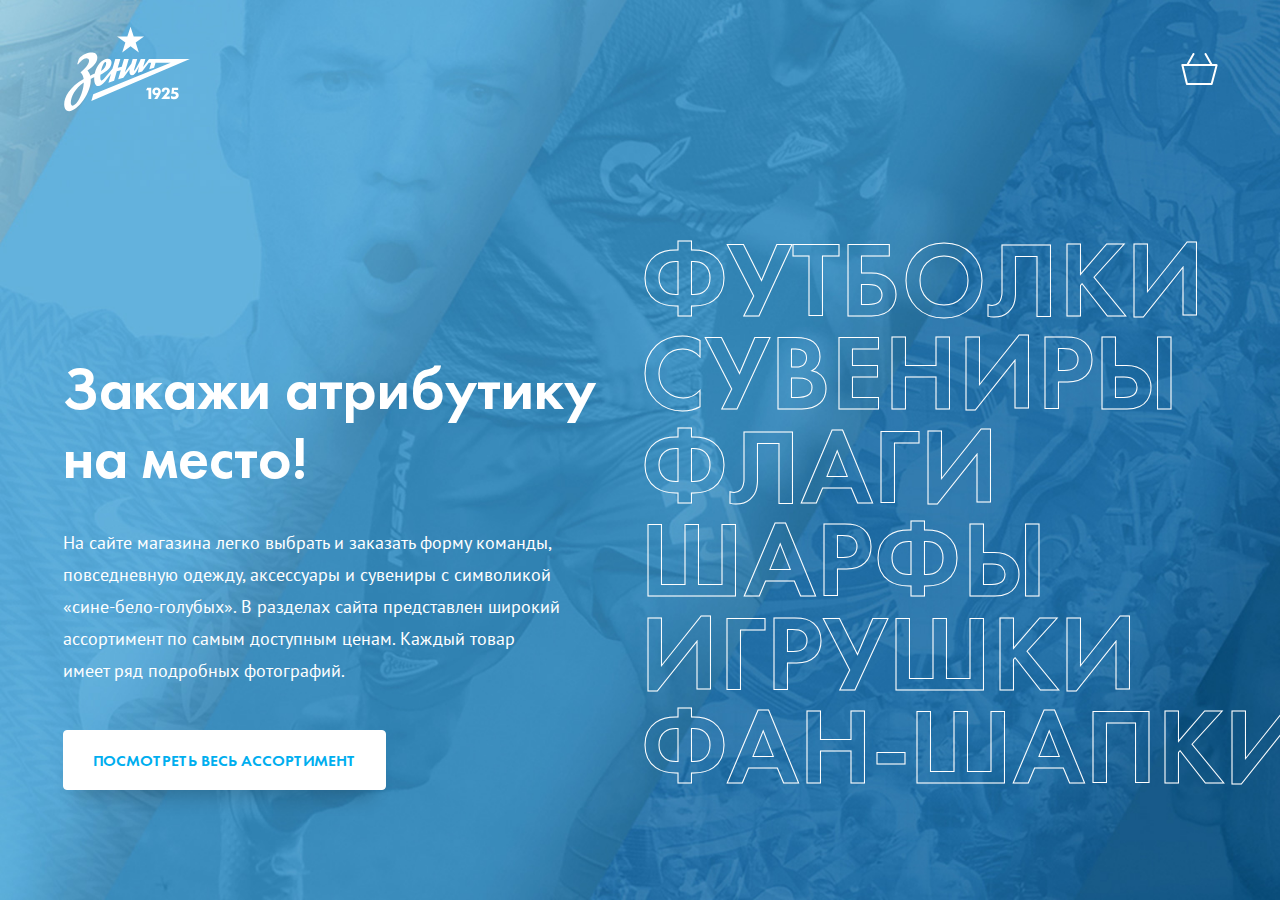
==== index.html @ b444daa5 "init" ====
<!DOCTYPE HTML>
<html lang="ru">
<head>
    <meta http-equiv="X-UA-Compatible" content="IE=edge">
    <meta charset="utf-8">
    <meta name="viewport" content="width=device-width, initial-scale=1, maximum-scale=1, shrink-to-fit=no">
    <title>Закажи атрибутику на место!</title>
    <meta name="description" content="">
    <meta name="format-detection" content="telephone=no">
    <meta name="format-detection" content="address=no">
    <link rel="stylesheet" href="css/style.css">
    <link rel="apple-touch-icon" href="apple-touch-icon.png">
    <link rel="shortcut icon" href="favicon.ico">
</head>
<body class="no-js">
    <div id="page" class="page page__home">
        <div class="container">
            <div class="intro">
                <div class="intro__content">
                    <div class="intro__inner">
                        <div class="intro__title">
                            <h1>Закажи атрибутику на&nbsp;место!</h1>
                        </div>
                        <!-- /.intro__title -->
                        <div class="intro__text">
                            <p>На&nbsp;сайте магазина легко выбрать и&nbsp;заказать форму команды, повседневную одежду, аксессуары и&nbsp;сувениры с&nbsp;символикой &laquo;сине-бело-голубых&raquo;. В&nbsp;разделах сайта представлен широкий ассортимент по&nbsp;самым доступным ценам. Каждый товар имеет ряд подробных фотографий.</p>
                        </div>
                        <!-- /.intro__text -->
                        <div class="intro__navigation desktop_only">
                            <a href="catalog.html" class="button button__shadow button__white button__intro__navigation">
                                <span class="button_text">Посмотреть весь ассортимент</span>
                            </a>
                        </div>
                        <!-- /.intro__navigation -->
                    </div>
                    <!-- /.intro__inner -->
                </div>
                <!-- /.intro__content -->
                <div class="intro__menu">
                    <nav class="menu">
                        <ul class="menu__list">
                            <li class="menu__item">
                                <a class="menu__link" href="catalog.html">
                                    <span class="menu__arrow"></span>
                                    <span class="menu__text">Футболки</span>
                                </a>
                            </li>
                            <li class="menu__item">
                                <a class="menu__link" href="catalog.html">
                                    <span class="menu__arrow"></span>
                                    <span class="menu__text">Сувениры</span>
                                </a>
                            </li>
                            <li class="menu__item">
                                <a class="menu__link" href="catalog.html">
                                    <span class="menu__arrow"></span>
                                    <span class="menu__text">Флаги</span>
                                </a>
                            </li>
                            <li class="menu__item">
                                <a class="menu__link" href="catalog.html">
                                    <span class="menu__arrow"></span>
                                    <span class="menu__text">Шарфы</span>
                                </a>
                            </li>
                            <li class="menu__item">
                                <a class="menu__link" href="catalog.html">
                                    <span class="menu__arrow"></span>
                                    <span class="menu__text">Игрушки</span>
                                </a>
                            </li>
                            <li class="menu__item">
                                <a class="menu__link" href="catalog.html">
                                    <span class="menu__arrow"></span>
                                    <span class="menu__text">Фан-шапки</span>
                                </a>
                            </li>
                        </ul>
                        <!-- /.menu__list -->
                    </nav>
                    <!-- /.menu -->
                    <div class="intro__navigation desktop_hide">
                        <a href="catalog.html" class="button button__shadow button__white button__intro__navigation">
                            <span class="button_text">перейти в каталог</span>
                        </a>
                    </div>
                    <!-- /.intro__navigation -->
                </div>
                <!-- /.intro__menu -->
            </div>
            <!-- /.intro -->
        </div>
        <!-- /.container -->
        <header class="header page__header">
            <div class="container">
                <a href="#" class="header__toggle" id="header__toggle">
                    <span class="header__toggle__icon">
                        <span class="header__toggle__line header__toggle__line1"></span>
                        <span class="header__toggle__line header__toggle__line2"></span>
                        <span class="header__toggle__line header__toggle__line3"></span>
                    </span>
                    <span class="header__toggle__back"></span>
                </a>
                <a href="index.html" class="logo">
                    <span class="logo__item logo__white"></span>
                    <span class="logo__item logo__blue"></span>
                </a>
            </div>
            <!-- /.container -->
        </header>
        <!-- /.header page__header -->
        <aside class="sidebar page__sidebar">
            <a href="cart.html" class="cart__toggle">
                <span class="cart_icon"></span>
            </a>
        </aside>
    </div>
    <!-- /.page -->
    <div id="menu__modal" class="dialog">
        <div class="dialog__overlay"></div>
        <div class="dialog__content dialog__content__full">
            <button data-dialog-close class="modal__close hidden">Close</button>
            <div class="modal__menu__note">
                <p>На&nbsp;сайте магазина легко выбрать и&nbsp;заказать форму команды, повседневную одежду, аксессуары и&nbsp;сувениры с&nbsp;символикой &laquo;сине-бело-голубых&raquo;.</p>
            </div>
            <ul class="modal__menu">
                <li class="modal__menu__item">
                    <a class="modal__menu__link" href="catalog.html"><span class="modal_menu__arrow"></span>Футболки</a>
                </li>
                <li class="modal__menu__item">
                    <a class="modal__menu__link" href="catalog.html"><span class="modal_menu__arrow"></span>Сувениры</a>
                </li>
                <li class="modal__menu__item">
                    <a class="modal__menu__link" href="catalog.html"><span class="modal_menu__arrow"></span>Флаги</a>
                </li>
                <li class="modal__menu__item">
                    <a class="modal__menu__link" href="catalog.html"><span class="modal_menu__arrow"></span>Шарфы</a>
                </li>
                <li class="modal__menu__item">
                    <a class="modal__menu__link" href="catalog.html"><span class="modal_menu__arrow"></span>Игрушки</a>
                </li>
                <li class="modal__menu__item">
                    <a class="modal__menu__link" href="catalog.html"><span class="modal_menu__arrow"></span>Фан-шапки</a>
                </li>
                <li class="modal__menu__item">
                    <a class="modal__menu__link" href="catalog.html">Статус заказа</a>
                </li>
            </ul>
            <!-- /.modal_menu -->
        </div>
        <!-- /.dialog__content -->
    </div>
    <!-- /#menu__modal -->
    <script src="js/modernizr.js"></script>
    <script src="js/classie.js"></script>
    <script src="js/dialog.js"></script>
    <script src="js/app.js"></script>
</body>
</html>
---- css/style.css ----
/* reboot */
@import url("https://fonts.googleapis.com/css?family=PT+Sans:400,700");
html {
  -webkit-box-sizing: border-box;
  box-sizing: border-box;
}

*,
*::before,
*::after {
  -webkit-box-sizing: inherit;
  box-sizing: inherit;
}

html,
body,
div,
ul,
ol,
li,
dl,
dt,
dd,
h1,
h2,
h3,
h4,
h5,
h6,
pre,
form,
dfn,
del,
p,
blockquote,
fieldset,
input,
textarea,
select,
article,
aside,
details,
figcaption,
figure,
footer,
header,
hgroup,
nav,
section,
button,
canvas,
video {
  margin: 0;
  padding: 0;
  vertical-align: baseline;
}

h1,
h2,
h3,
h4,
h5,
h6,
pre,
code,
address,
caption,
cite,
code,
th,
dfn,
del {
  font-weight: normal;
  font-style: normal;
}

ul,
ol {
  list-style: none;
}

fieldset,
img {
  border: none;
}

caption,
th {
  text-align: left;
}

table {
  border-collapse: collapse;
  border-spacing: 0;
}

td,
th {
  padding: 0;
}

sub,
sup {
  font-size: 75%;
  line-height: 0;
  position: relative;
  vertical-align: baseline;
}

svg:not(:root) {
  overflow: hidden;
}

input[type="checkbox"],
input[type="radio"] {
  padding: 0;
}

input[type="button"],
input[type="submit"],
input[type="reset"],
button {
  cursor: pointer;
}

input[type="button"],
input[type="submit"],
input[type="reset"],
button,
input[type="search"],
input[type="text"],
input[type="email"],
input[type="tel"],
input[type="number"],
textarea {
  -webkit-appearance: none;
  -moz-appearance: none;
  -ms-appearance: none;
  appearance: none;
  border-radius: 0;
}

input,
button,
textarea {
  font-family: "PT Sans", Helvetica, Arial, sans-serif;
  font-size: 16px;
  line-height: normal;
}

input[type="search"] {
  -webkit-appearance: textfield;
}

input[type="search"]::-webkit-search-cancel-button,
input[type="search"]::-webkit-search-decoration {
  -webkit-appearance: none;
}

button::-moz-focus-inner,
input::-moz-focus-inner {
  border: 0;
  padding: 0;
}

input[type="hidden"],
[hidden],
.hidden {
  display: none;
}

textarea {
  overflow: auto;
  resize: none;
}

article,
aside,
details,
figcaption,
figure,
footer,
header,
hgroup,
main,
menu,
nav,
section,
summary {
  display: block;
}

audio,
canvas,
progress,
video {
  display: inline-block;
  vertical-align: baseline;
}

audio:not([controls]) {
  display: none;
  height: 0;
}

a > img {
  vertical-align: bottom;
}

strong,
.strong,
b {
  font-weight: bold;
}

em,
.italic,
i {
  font-style: italic;
}

del,
.del {
  text-decoration: line-through;
}

:focus {
  outline: none;
}

img {
  max-width: 100%;
  width: auto;
  height: auto;
}

.map-canvas img {
  max-width: none;
}

.clear {
  clear: both;
  display: block;
  line-height: 0;
  height: 0;
  font-size: 0;
}

.clearfix::after, .wysiwyg::after {
  clear: both;
  content: "";
  display: table;
}

.alignleft {
  float: left !important;
}

.alignright {
  float: right !important;
}

.aligncenter {
  margin-left: auto !important;
  margin-right: auto !important;
}

.overflow-hidden {
  overflow: hidden;
  display: block;
}

.nowrap {
  white-space: nowrap;
}

.textwrap {
  white-space: normal;
}

.content-box {
  -moz-box-sizing: content-box;
  -webkit-box-sizing: content-box;
  box-sizing: content-box;
}

html {
  height: 100%;
  background: #00aeef;
  -ms-text-size-adjust: 100%;
  -webkit-text-size-adjust: 100%;
}

body {
  font-family: "PT Sans", Helvetica, Arial, sans-serif;
  font-size: 16px;
  line-height: 1.5;
  height: 100%;
  color: #333333;
}

/* typography */
a {
  color: #00aeef;
  text-decoration: none;
  background-color: transparent;
  -webkit-transition: color 0.15s cubic-bezier(0.4, 0, 0.2, 1), background-color 0.15s cubic-bezier(0.4, 0, 0.2, 1), border-color 0.15s cubic-bezier(0.4, 0, 0.2, 1);
  -o-transition: color 0.15s cubic-bezier(0.4, 0, 0.2, 1), background-color 0.15s cubic-bezier(0.4, 0, 0.2, 1), border-color 0.15s cubic-bezier(0.4, 0, 0.2, 1);
  transition: color 0.15s cubic-bezier(0.4, 0, 0.2, 1), background-color 0.15s cubic-bezier(0.4, 0, 0.2, 1), border-color 0.15s cubic-bezier(0.4, 0, 0.2, 1);
}

a:hover {
  color: #009ee1;
}

a.underline {
  text-decoration: underline;
}

.wysiwyg h1 {
  margin-top: 30px;
  margin-bottom: 30px;
}

.wysiwyg h2 {
  margin-top: 30px;
  margin-bottom: 30px;
}

.wysiwyg h3 {
  margin-top: 30px;
  margin-bottom: 30px;
}

.wysiwyg h4 {
  margin-top: 30px;
  margin-bottom: 30px;
}

.wysiwyg h5 {
  margin-top: 30px;
  margin-bottom: 30px;
}

.wysiwyg h6 {
  margin-top: 30px;
  margin-bottom: 30px;
}

.wysiwyg p {
  margin-top: 30px;
  margin-bottom: 30px;
}

.wysiwyg a {
  -ms-word-break: break-all;
  word-break: break-all;
  word-break: break-word;
  -webkit-hyphens: auto;
  -moz-hyphens: auto;
  -ms-hyphens: auto;
  hyphens: auto;
}

.wysiwyg img {
  display: block;
  margin-top: 30px;
  margin-bottom: 30px;
}

.wysiwyg img.alignleft {
  margin: 30px 30px 30px 0;
}

.wysiwyg img.alignright {
  margin: 30px 0 30px 30px;
}

.wysiwyg blockquote {
  margin-top: 30px;
  margin-bottom: 30px;
  padding-left: 30px;
  font-style: italic;
}

.wysiwyg blockquote p {
  margin-bottom: 0;
}

.wysiwyg hr {
  clear: both;
  margin-top: 30px;
  margin-bottom: 30px;
  border: 0;
  border-bottom: 1px solid #eceef3;
}

.wysiwyg hr.transparent {
  border-bottom-color: transparent;
}

.wysiwyg ul {
  overflow: hidden;
  margin-top: 30px;
  margin-bottom: 30px;
  list-style: inside disc;
}

.wysiwyg ul li {
  padding-left: 30px;
}

.wysiwyg ol {
  overflow: hidden;
  margin-top: 30px;
  margin-bottom: 30px;
  list-style: inside decimal;
}

.wysiwyg ol li {
  padding-left: 30px;
}

.wysiwyg table {
  margin-top: 30px;
  margin-bottom: 30px;
}

.wysiwyg table th {
  padding: 15px 30px;
  background: #eceef3;
  border: 1px solid #eceef3;
}

.wysiwyg table td {
  padding: 15px 30px;
  border: 1px solid #eceef3;
}

@font-face {
  font-family: 'FuturaDemiC';
  src: url("../fonts/FuturaDemiC.eot");
  src: url("../fonts/FuturaDemiC.eot?#iefix") format("embedded-opentype"), url("../fonts/FuturaDemiC.woff2") format("woff2"), url("../fonts/FuturaDemiC.woff") format("woff"), url("../fonts/FuturaDemiC.ttf") format("truetype"), url("../fonts/FuturaDemiC.svg#FuturaDemiC") format("svg");
  font-weight: normal;
  font-style: normal;
}

/* grid */
.page {
  min-height: 100%;
  overflow: hidden;
}

.container {
  padding: 0 24px;
  max-width: 100%;
  margin: 0 auto;
}

.desktop_only {
  display: none;
}

/* forms */
.error {
  border-color: #f90064 !important;
}

.success {
  border-color: #00c100 !important;
}

.disabled {
  color: #999999 !important;
  border-color: #999999 !important;
  cursor: default !important;
}

input.input__text, textarea.textarea {
  width: 100%;
  float: left;
  height: 60px;
  padding: 10px 20px;
  border-radius: 4px;
  color: #333333;
  font-size: 16px;
  border: 1px solid #eceef3;
  background-color: #eceef3;
  -webkit-transition: color 0.15s cubic-bezier(0.4, 0, 0.2, 1), background-color 0.15s cubic-bezier(0.4, 0, 0.2, 1), border-color 0.15s cubic-bezier(0.4, 0, 0.2, 1);
  -o-transition: color 0.15s cubic-bezier(0.4, 0, 0.2, 1), background-color 0.15s cubic-bezier(0.4, 0, 0.2, 1), border-color 0.15s cubic-bezier(0.4, 0, 0.2, 1);
  transition: color 0.15s cubic-bezier(0.4, 0, 0.2, 1), background-color 0.15s cubic-bezier(0.4, 0, 0.2, 1), border-color 0.15s cubic-bezier(0.4, 0, 0.2, 1);
}

input.input__text::-webkit-input-placeholder, textarea.textarea::-webkit-input-placeholder {
  color: #90a4ae;
}

input.input__text:-ms-input-placeholder, textarea.textarea:-ms-input-placeholder {
  color: #90a4ae;
}

input.input__text::-ms-input-placeholder, textarea.textarea::-ms-input-placeholder {
  color: #90a4ae;
}

input.input__text::placeholder, textarea.textarea::placeholder {
  color: #90a4ae;
}

textarea.textarea {
  font-family: "PT Sans", Helvetica, Arial, sans-serif;
  overflow: auto;
  height: 160px;
  line-height: 1.625;
  padding-top: 16px;
}

select.select {
  font-size: 16px;
  width: 100%;
  height: 60px;
  padding: 10px 30px 10px 20px;
  border: 1px solid #eceef3;
  background: #eceef3 url([data-uri]) no-repeat 100% 50%;
  background-size: 30px;
  -webkit-appearance: none;
  -moz-appearance: none;
  -ms-appearance: none;
  appearance: none;
  border-radius: 4px;
  color: #90a4ae;
}

select.select::-ms-expand {
  display: none;
}

.checkbox,
.radio {
  display: block;
}

.checkbox.error label:before,
.radio.error label:before {
  border-color: #f90064;
}

.checkbox input,
.radio input {
  display: none;
}

.checkbox input:checked + label:before,
.radio input:checked + label:before {
  background-color: #00aeef;
  border-color: #00aeef;
}

.checkbox input:checked + label:after,
.radio input:checked + label:after {
  opacity: 1;
}

.checkbox label,
.radio label {
  display: block;
  position: relative;
  padding: 1px 0 1px 40px;
  font-size: 14px;
  line-height: 22px;
  -webkit-touch-callout: none;
  -webkit-user-select: none;
  -khtml-user-select: none;
  -moz-user-select: none;
  -ms-user-select: none;
  user-select: none;
}

.checkbox label:before,
.radio label:before {
  content: "";
  position: absolute;
  left: 0;
  top: 0;
  border: 1px solid #eceef3;
  background: #eceef3;
  width: 24px;
  height: 24px;
  border-radius: 4px;
  -webkit-transition: background-color 0.15s cubic-bezier(0.4, 0, 0.2, 1), border-color 0.15s cubic-bezier(0.4, 0, 0.2, 1);
  -o-transition: background-color 0.15s cubic-bezier(0.4, 0, 0.2, 1), border-color 0.15s cubic-bezier(0.4, 0, 0.2, 1);
  transition: background-color 0.15s cubic-bezier(0.4, 0, 0.2, 1), border-color 0.15s cubic-bezier(0.4, 0, 0.2, 1);
}

.checkbox label:after,
.radio label:after {
  content: "";
  position: absolute;
  top: 0;
  left: 0;
  width: 24px;
  height: 24px;
  opacity: 0;
  background: transparent url([data-uri]) no-repeat 50% 50%;
  background-size: 16px 16px;
  -webkit-transition: opacity 0.15s cubic-bezier(0.4, 0, 0.2, 1);
  -o-transition: opacity 0.15s cubic-bezier(0.4, 0, 0.2, 1);
  transition: opacity 0.15s cubic-bezier(0.4, 0, 0.2, 1);
}

.button {
  text-align: center;
  font-size: 16px;
  text-transform: uppercase;
  font-family: "FuturaDemiC", Helvetica, Arial, sans-serif;
  color: #ffffff;
  display: inline-block;
  border: 1px solid #00aeef;
  background-color: #00aeef;
  -webkit-transition: color 0.15s cubic-bezier(0.4, 0, 0.2, 1), background-color 0.15s cubic-bezier(0.4, 0, 0.2, 1), border-color 0.15s cubic-bezier(0.4, 0, 0.2, 1);
  -o-transition: color 0.15s cubic-bezier(0.4, 0, 0.2, 1), background-color 0.15s cubic-bezier(0.4, 0, 0.2, 1), border-color 0.15s cubic-bezier(0.4, 0, 0.2, 1);
  transition: color 0.15s cubic-bezier(0.4, 0, 0.2, 1), background-color 0.15s cubic-bezier(0.4, 0, 0.2, 1), border-color 0.15s cubic-bezier(0.4, 0, 0.2, 1);
  border-radius: 4px;
  padding: 18px 29px 16px;
}

.button:hover {
  color: #ffffff;
  background-color: #009ee1;
  border-color: #009ee1;
}

.button:active {
  color: #e5f7fd;
  background-color: #009ee1;
  border-color: #009ee1;
}

.button__white {
  color: #00aeef;
  background-color: #ffffff;
  border-color: #ffffff;
}

.button__white:hover {
  color: #009ee1;
  background-color: #ffffff;
  border-color: #ffffff;
}

.button__white:active {
  color: #009ee1;
  background-color: #e5f7fd;
  border-color: #e5f7fd;
}

.button__shadow {
  -webkit-box-shadow: 0 20px 20px -13px rgba(0, 0, 0, 0.2);
  box-shadow: 0 20px 20px -13px rgba(0, 0, 0, 0.2);
}

.button__shadow__blue {
  -webkit-box-shadow: 0 20px 20px -13px rgba(0, 174, 239, 0.4);
  box-shadow: 0 20px 20px -13px rgba(0, 174, 239, 0.4);
}

.button__ghost {
  background-color: #ffffff;
  color: #00aeef;
}

.button__ghost:hover {
  color: #ffffff;
  background-color: #009ee1;
  border-color: #009ee1;
}

.button__ghost:active {
  color: #009ee1;
  background-color: #ffffff;
  border-color: #009ee1;
}

input.button,
button.button {
  border-radius: 4px;
  line-height: normal;
}

.dialog__contract {
  z-index: 9999;
}

.dialog__contract .dialog__content {
  height: 100vh;
  background: #ffffff;
  padding: 24px 24px 0;
}

.contract__title {
  font-size: 28px;
  line-height: 1.2;
  font-family: "FuturaDemiC", Helvetica, Arial, sans-serif;
  padding-bottom: 25px;
}

.contract__content {
  line-height: 1.625;
  font-size: 16px;
}

.contract__content p {
  padding-bottom: 24px;
}

.header__close__icon,
.feedback__close,
.modal__close {
  position: absolute;
  right: 9px;
  top: 10px;
  width: 32px;
  height: 32px;
  border: 0;
  background: transparent;
  text-indent: -9999px;
  -webkit-transform: rotate(45deg);
  -ms-transform: rotate(45deg);
  transform: rotate(45deg);
}

.header__close__icon:after, .header__close__icon:before,
.feedback__close:after,
.feedback__close:before,
.modal__close:after,
.modal__close:before {
  content: "";
  position: absolute;
  top: 50%;
  left: 50%;
  margin-left: -1px;
  margin-top: -16px;
  width: 2px;
  height: 32px;
  background: #333333;
}

.header__close__icon:after,
.feedback__close:after,
.modal__close:after {
  width: 32px;
  height: 2px;
  margin-left: -16px;
  margin-top: -1px;
}

.feedback__close {
  top: 56px;
  right: 56px;
}

.header__close__icon {
  right: 22px;
  top: 30px;
  width: 20px;
  height: 20px;
}

.header__close__icon:after, .header__close__icon:before {
  margin-top: -10px;
  width: 1px;
  height: 20px;
  background-color: #ffffff;
}

.header__close__icon:after {
  margin-top: -1px;
  margin-left: -10px;
  width: 20px;
  height: 1px;
}

.dialog,
.dialog__overlay {
  width: 100%;
  height: 100%;
  top: 0;
  left: 0;
}

.dialog {
  position: fixed;
  display: -webkit-box;
  display: -webkit-flex;
  display: -ms-flexbox;
  display: flex;
  -webkit-box-align: center;
  -webkit-align-items: center;
  -ms-flex-align: center;
  align-items: center;
  -webkit-box-pack: center;
  -webkit-justify-content: center;
  -ms-flex-pack: center;
  justify-content: center;
  pointer-events: none;
}

.dialog__overlay {
  position: absolute;
  z-index: 1;
  background: rgba(0, 0, 0, 0.5);
  opacity: 0;
  -webkit-transition: opacity 0.3s;
  -o-transition: opacity 0.3s;
  transition: opacity 0.3s;
  -webkit-backface-visibility: hidden;
}

.dialog--open .dialog__overlay {
  opacity: 1;
  pointer-events: auto;
}

.dialog__content {
  max-height: 100%;
  overflow: auto;
  position: relative;
  z-index: 5;
  opacity: 0;
  overflow-scrolling: touch;
  -webkit-overflow-scrolling: touch;
}

.dialog__content__full {
  background: #00aeef;
  position: absolute;
  left: 0;
  right: 0;
  top: 0;
  bottom: 0;
  padding-top: 80px;
}

.dialog--open .dialog__content {
  pointer-events: auto;
}

.dialog__overlay {
  -webkit-transition-duration: 0.4s;
  -o-transition-duration: 0.4s;
  transition-duration: 0.4s;
}

.dialog.dialog--open .dialog__content,
.dialog.dialog--close .dialog__content {
  -webkit-animation-duration: 0.4s;
  animation-duration: 0.4s;
  -webkit-animation-fill-mode: forwards;
  animation-fill-mode: forwards;
}

.dialog.dialog--open .dialog__content {
  -webkit-animation-name: anim-open;
  animation-name: anim-open;
  -webkit-animation-timing-function: cubic-bezier(0.6, 0, 0.4, 1);
  animation-timing-function: cubic-bezier(0.6, 0, 0.4, 1);
}

.dialog.dialog--close .dialog__content {
  -webkit-animation-name: anim-close;
  animation-name: anim-close;
}

@-webkit-keyframes anim-open {
  0% {
    opacity: 0;
    -webkit-transform: scale3d(0, 0, 1);
    transform: scale3d(0, 0, 1);
  }
  100% {
    opacity: 1;
    -webkit-transform: scale3d(1, 1, 1);
    transform: scale3d(1, 1, 1);
  }
}

@keyframes anim-open {
  0% {
    opacity: 0;
    -webkit-transform: scale3d(0, 0, 1);
    transform: scale3d(0, 0, 1);
  }
  100% {
    opacity: 1;
    -webkit-transform: scale3d(1, 1, 1);
    transform: scale3d(1, 1, 1);
  }
}

@-webkit-keyframes anim-close {
  0% {
    opacity: 1;
  }
  100% {
    opacity: 0;
    -webkit-transform: scale3d(0.5, 0.5, 1);
    transform: scale3d(0.5, 0.5, 1);
  }
}

@keyframes anim-close {
  0% {
    opacity: 1;
  }
  100% {
    opacity: 0;
    -webkit-transform: scale3d(0.5, 0.5, 1);
    transform: scale3d(0.5, 0.5, 1);
  }
}

/* header */
.page__header {
  height: 80px;
  background: transparent;
  position: fixed;
  width: 100%;
  left: 0;
  top: 0;
  z-index: 6060;
  -webkit-transition: background-color 0.15s cubic-bezier(0.4, 0, 0.2, 1);
  -o-transition: background-color 0.15s cubic-bezier(0.4, 0, 0.2, 1);
  transition: background-color 0.15s cubic-bezier(0.4, 0, 0.2, 1);
}

.page__header__blue {
  background: #00aeef;
}

.no-js .page__header {
  position: absolute;
}

.page_header_fixed .page__header {
  background-color: #00aeef;
}

.header__toggle {
  position: absolute;
  left: 0;
  top: 0;
  width: 80px;
  height: 80px;
}

.header__close {
  position: absolute;
  right: 0;
  top: 0;
  width: 80px;
  height: 80px;
}

.header__toggle__icon {
  position: absolute;
  left: 24px;
  top: 28px;
  width: 25px;
  height: 25px;
  -webkit-transition: opacity 0.15s cubic-bezier(0.4, 0, 0.2, 1);
  -o-transition: opacity 0.15s cubic-bezier(0.4, 0, 0.2, 1);
  transition: opacity 0.15s cubic-bezier(0.4, 0, 0.2, 1);
}

.header__toggle__line {
  position: absolute;
  left: 0;
  top: 0;
  width: 3px;
  height: 3px;
  background: #ffffff;
}

.header__toggle__line:before {
  content: "";
  position: absolute;
  top: 0;
  right: -11px;
  width: 100%;
  height: 100%;
  background: #ffffff;
}

.header__toggle__line:after {
  content: "";
  position: absolute;
  top: 0;
  right: -22px;
  width: 100%;
  height: 100%;
  background: #ffffff;
}

.header__toggle__line2 {
  top: 11px;
}

.header__toggle__line3 {
  top: 22px;
}

.header__toggle__back {
  position: absolute;
  left: 24px;
  top: 28px;
  width: 25px;
  height: 25px;
  background: transparent url([data-uri]) no-repeat 50% 50%;
  background-size: 21.41px 18.54px;
  opacity: 0;
  -webkit-transition: opacity 0.15s cubic-bezier(0.4, 0, 0.2, 1);
  -o-transition: opacity 0.15s cubic-bezier(0.4, 0, 0.2, 1);
  transition: opacity 0.15s cubic-bezier(0.4, 0, 0.2, 1);
}

.header__toggle__default .header__toggle__back {
  opacity: 1;
}

.modal__menu__opened .header__toggle__back {
  opacity: 1;
}

.modal__menu__opened .header__toggle__icon {
  opacity: 0;
}

.logo {
  margin: 0 auto;
  display: block;
  width: 99px;
  height: 80px;
  position: relative;
  padding: 13px 15px 21px;
}

.logo__item {
  position: absolute;
  left: 15px;
  top: 13px;
  display: block;
  width: 69px;
  height: 46px;
  background-color: transparent;
  background-repeat: no-repeat;
  background-position: 0 0;
  background-size: 69px 46px;
}

.logo__white {
  background-image: url([data-uri]);
}

.logo__blue {
  opacity: 0;
  background-image: url([data-uri]);
}

.modal__menu__note {
  color: #ffffff;
  font-size: 16px;
  line-height: 1.625;
  padding: 10px 24px 0;
  margin-bottom: 31px;
}

.modal__menu {
  border-top: 1px solid #4dc6f2;
}

.modal__menu__item {
  border-bottom: 1px solid #4dc6f2;
}

.modal__menu__link {
  padding: 13px 40px 9px 24px;
  display: block;
  position: relative;
  color: #ffffff;
  font-family: "FuturaDemiC", Helvetica, Arial, sans-serif;
  text-transform: uppercase;
}

.modal__menu__link:hover {
  color: #ffffff;
}

.modal__menu__link:focus {
  color: #e5f7fd;
}

.modal_menu__arrow {
  width: 20px;
  height: 20px;
  position: absolute;
  right: 19px;
  top: 50%;
  margin-top: -10px;
  background: transparent url([data-uri]) no-repeat 50% 50%;
  background-size: 16px;
  -webkit-transform: rotate(-90deg);
  -ms-transform: rotate(-90deg);
  transform: rotate(-90deg);
}

.page__cart .logo__white {
  opacity: 0;
}

.page__cart .logo__blue {
  opacity: 1;
}

.page__cart .header__toggle__back {
  -webkit-transition: opacity 0.15s cubic-bezier(0.4, 0, 0.2, 1), background 0.15s cubic-bezier(0.4, 0, 0.2, 1);
  -o-transition: opacity 0.15s cubic-bezier(0.4, 0, 0.2, 1), background 0.15s cubic-bezier(0.4, 0, 0.2, 1);
  transition: opacity 0.15s cubic-bezier(0.4, 0, 0.2, 1), background 0.15s cubic-bezier(0.4, 0, 0.2, 1);
  opacity: 1;
  background-image: url([data-uri]);
}

.page_header_fixed.page__cart .logo__white {
  opacity: 1;
}

.page_header_fixed.page__cart .logo__blue {
  opacity: 0;
}

.page_header_fixed.page__cart .header__toggle__back {
  background-image: url([data-uri]);
}

/* footer */
/* content */
.section_404 {
  display: -webkit-box;
  display: -webkit-flex;
  display: -ms-flexbox;
  display: flex;
  min-height: 100vh;
  -webkit-box-align: center;
  -webkit-align-items: center;
  -ms-flex-align: center;
  align-items: center;
}

.block__404 {
  -webkit-box-flex: 0;
  -webkit-flex: 0 0 100%;
  -ms-flex: 0 0 100%;
  flex: 0 0 100%;
  max-width: 100%;
  text-align: center;
  color: #ffffff;
  padding: 60px 0;
}

.block__404__title {
  color: transparent;
  -moz-text-stroke: 1px #ffffff;
  -webkit-text-stroke: 1px #ffffff;
  font-family: "FuturaDemiC", Helvetica, Arial, sans-serif;
  font-size: 159px;
  line-height: 1;
}

.ie .block__404__title {
  color: #ffffff;
}

.block__404__note {
  margin-top: -22px;
  margin-bottom: 28px;
  font-family: "FuturaDemiC", Helvetica, Arial, sans-serif;
  font-size: 28px;
  line-height: 1.2;
}

.block__404__navigation {
  max-width: 270px;
  margin: 0 auto;
}

.block__404__navigation .button {
  width: 100%;
  display: block;
}

.cart {
  padding-top: 109px;
  min-height: 100vh;
  background-color: #ffffff;
}

.cart__column {
  padding: 0 24px;
  display: none;
}

.no-js .cart__navigation {
  display: none;
}

.no-js .cart__column {
  display: block;
}

.no-js .cart__column__third .cart__navigation {
  display: block;
}

.cart__step {
  max-width: 478px;
  margin-left: auto;
  margin-right: auto;
}

.cart__column__active {
  display: block;
}

.cart__column__passed {
  display: block;
}

.cart__column__passed .cart__header {
  margin-bottom: 22px;
  padding-bottom: 23px;
  opacity: 0.5;
  border-bottom: 1px solid #e3e4e8;
}

.cart__column__passed .cart__header__edit,
.cart__column__passed .cart__header__info {
  opacity: 1;
}

.cart__column__passed .cart__title__default,
.cart__column__passed .cart__content,
.cart__column__passed .cart__navigation {
  display: none;
}

.cart__column__passed .cart__title__passed,
.cart__column__passed .cart__header__meta {
  display: block;
}

.cart__header {
  display: -webkit-box;
  display: -webkit-flex;
  display: -ms-flexbox;
  display: flex;
  -webkit-flex-wrap: wrap;
  -ms-flex-wrap: wrap;
  flex-wrap: wrap;
  font-size: 22px;
  line-height: 1.37;
  font-family: "FuturaDemiC", Helvetica, Arial, sans-serif;
}

.cart__header__title {
  -webkit-box-flex: 0;
  -webkit-flex: 0 0 60%;
  -ms-flex: 0 0 60%;
  flex: 0 0 60%;
  max-width: 60%;
  position: relative;
  padding-left: 40px;
}

.cart__header__title__full {
  -webkit-box-flex: 0;
  -webkit-flex: 0 0 100%;
  -ms-flex: 0 0 100%;
  flex: 0 0 100%;
  max-width: 100%;
}

.cart__column__second .cart__header__title {
  -webkit-box-flex: 0;
  -webkit-flex: 0 0 70%;
  -ms-flex: 0 0 70%;
  flex: 0 0 70%;
  max-width: 70%;
}

.cart__header__edit {
  -webkit-box-flex: 0;
  -webkit-flex: 0 0 30%;
  -ms-flex: 0 0 30%;
  flex: 0 0 30%;
  max-width: 30%;
  padding-top: 8px;
  opacity: 0;
  font-family: "PT Sans", Helvetica, Arial, sans-serif;
  font-size: 14px;
  text-align: right;
}

.cart__header__meta {
  padding-top: 7px;
  display: none;
  -webkit-box-flex: 0;
  -webkit-flex: 0 0 100%;
  -ms-flex: 0 0 100%;
  flex: 0 0 100%;
  max-width: 100%;
  font-size: 14px;
  line-height: 1.572;
  font-family: "PT Sans", Helvetica, Arial, sans-serif;
  padding-left: 40px;
}

.cart__header__info {
  -webkit-box-flex: 0;
  -webkit-flex: 0 0 40%;
  -ms-flex: 0 0 40%;
  flex: 0 0 40%;
  max-width: 40%;
  text-align: right;
  white-space: nowrap;
  color: #009ee1;
  font-size: 20px;
  padding-top: 2px;
  opacity: 0;
}

.cart__title__passed {
  display: none;
}

.cart__header__icon {
  left: 0;
  top: 0;
  width: 26px;
  height: 30px;
  position: absolute;
  left: 0;
  top: 0;
  background: transparent url([data-uri]) no-repeat 50% 50%;
  background-size: 26px 22px;
}

.icon__place {
  background-image: url([data-uri]);
  background-size: 26px 25px;
}

.icon__data {
  background-image: url([data-uri]);
  background-size: 24px 17px;
}

.cart__empty {
  padding-top: 37px;
}

.cart__empty__disabled {
  display: none;
}

.cart__empty__note {
  font-size: 16px;
  line-height: 1.5;
  padding-bottom: 14px;
}

.cart__empty__navigation {
  padding-bottom: 30px;
}

.cart__empty__navigation .button {
  display: block;
  width: 100%;
  max-width: 270px;
  margin: 0 auto;
}

.cart__items {
  padding-top: 6px;
  margin-bottom: 32px;
}

.cart__item {
  padding-top: 32px;
  padding-bottom: 35px;
  display: -webkit-box;
  display: -webkit-flex;
  display: -ms-flexbox;
  display: flex;
  border-bottom: 1px solid #eceef3;
}

.cart__item__photo {
  padding-top: 5px;
  padding-bottom: 5px;
  -webkit-box-flex: 0;
  -webkit-flex: 0 0 80px;
  -ms-flex: 0 0 80px;
  flex: 0 0 80px;
  max-width: 80px;
}

.cart__item__photo__link {
  display: block;
}

.cart__item__photo__link img {
  display: block;
}

.cart__item__content {
  -webkit-box-flex: 1;
  -webkit-flex-grow: 1;
  -ms-flex-positive: 1;
  flex-grow: 1;
  padding-left: 22px;
  position: relative;
}

.cart__item__remove {
  right: -11px;
  top: 0;
  position: absolute;
  width: 23px;
  height: 23px;
  -webkit-transform: rotate(45deg);
  -ms-transform: rotate(45deg);
  transform: rotate(45deg);
}

.cart__item__remove:before, .cart__item__remove:after {
  width: 15px;
  height: 1px;
  content: "";
  position: absolute;
  top: 50%;
  left: 50%;
  margin-left: -8px;
  margin-top: -1px;
  background-color: #999999;
}

.cart__item__remove:after {
  width: 1px;
  height: 15px;
  margin-top: -8px;
  margin-left: -1px;
}

.cart__item__title {
  font-size: 16px;
  line-height: 1.5;
  color: #333333;
  padding-right: 10px;
  margin-bottom: 6px;
}

.cart__item__title a {
  color: #333333;
}

.cart__item__article {
  color: #999999;
  font-size: 13px;
  line-height: 1.2;
  margin-bottom: 19px;
}

.cart__item__quantity {
  font-size: 0;
  vertical-align: top;
  line-height: 0;
  margin-bottom: 16px;
}

.button__quantity__plus,
.button__quantity__minus {
  display: inline-block;
  height: 22px;
  width: 22px;
  background: #eceef3;
  border-radius: 50%;
  vertical-align: top;
  position: relative;
}

.button__quantity__plus:before,
.button__quantity__minus:before {
  content: "";
  position: absolute;
  top: 50%;
  left: 50%;
  margin-left: -6px;
  margin-top: -1px;
  height: 2px;
  width: 12px;
  background: #999;
}

.button__quantity__plus:after {
  content: "";
  position: absolute;
  top: 50%;
  left: 50%;
  margin-left: -1px;
  margin-top: -6px;
  height: 12px;
  width: 2px;
  background: #999;
}

.button__quantity__disabled {
  cursor: default;
  opacity: 0.5;
}

input.input__quantity {
  vertical-align: top;
  display: inline;
  height: 22px;
  text-align: center;
  border: 0;
  border-radius: 0;
  width: 37px;
  background: transparent;
  font-size: 16px;
  font-family: "FuturaDemiC", Helvetica, Arial, sans-serif;
  color: #333333;
}

.cart__item__price {
  color: #009ee1;
  font-size: 20px;
  line-height: 1.2;
  font-family: "FuturaDemiC", Helvetica, Arial, sans-serif;
}

.cart__total {
  display: -webkit-box;
  display: -webkit-flex;
  display: -ms-flexbox;
  display: flex;
  font-size: 20px;
  font-family: "FuturaDemiC", Helvetica, Arial, sans-serif;
  line-height: 1.2;
  margin-bottom: 58px;
}

.cart__total__title {
  -webkit-box-flex: 1;
  -webkit-flex-grow: 1;
  -ms-flex-positive: 1;
  flex-grow: 1;
}

.cart__total__price {
  text-align: right;
  white-space: nowrap;
  color: #009ee1;
}

.cart__navigation .button {
  display: block;
  width: 100%;
  max-width: 270px;
  margin: 0 auto;
}

.cart__back_inline {
  display: block;
  width: 100%;
  max-width: 270px;
  margin: 0 auto;
  text-align: center;
  font-family: "FuturaDemiC", Helvetica, Arial, sans-serif;
  text-transform: uppercase;
  font-size: 16px;
  line-height: 1.2;
}

.cart__navigation__primary {
  margin-bottom: 26px;
}

.button__icon__place {
  display: inline-block;
  padding-left: 40px;
  position: relative;
}

.button__icon__place:before {
  content: "";
  position: absolute;
  top: 50%;
  left: -1px;
  width: 25px;
  height: 24px;
  margin-top: -13px;
  background: transparent url([data-uri]) no-repeat 50% 50%;
  background-size: 25px 24px;
}

.cart__navigation__secondary {
  padding-bottom: 30px;
}

.place__note {
  margin-top: 39px;
  background: #e5f7fd;
  border-radius: 4px;
  font-size: 16px;
  line-height: 1.625;
  padding: 17px 20px 21px;
  margin-bottom: 27px;
}

.form__row {
  display: -webkit-box;
  display: -webkit-flex;
  display: -ms-flexbox;
  display: flex;
  -webkit-flex-wrap: wrap;
  -ms-flex-wrap: wrap;
  flex-wrap: wrap;
  -webkit-box-pack: justify;
  -webkit-justify-content: space-between;
  -ms-flex-pack: justify;
  justify-content: space-between;
}

.form__cell {
  -webkit-box-flex: 0;
  -webkit-flex: 0 0 100%;
  -ms-flex: 0 0 100%;
  flex: 0 0 100%;
  max-width: 100%;
  margin-bottom: 24px;
}

.form__cell__50 {
  -webkit-box-flex: 0;
  -webkit-flex: 0 0 44.8%;
  -ms-flex: 0 0 44.8%;
  flex: 0 0 44.8%;
  max-width: 44.8%;
}

.form__label {
  display: block;
  font-size: 14px;
  line-height: 1.2;
  margin-bottom: 7px;
}

.form__note {
  margin-top: -4px;
  margin-bottom: 24px;
  font-size: 14px;
  line-height: 1.2;
}

.button__icon__payment {
  display: inline-block;
  padding-left: 40px;
  position: relative;
}

.button__icon__payment:before {
  content: "";
  position: absolute;
  top: 50%;
  left: -1px;
  width: 24px;
  height: 17px;
  margin-top: -9px;
  background: transparent url([data-uri]) no-repeat 50% 50%;
  background-size: 24px 17px;
}

.cart__navigation__back {
  padding-top: 10px;
  padding-bottom: 30px;
}

.button__arror {
  display: block;
  width: 60px;
  height: 60px;
  margin: 0 auto;
  background: transparent url([data-uri]) no-repeat 50% 50%;
  text-indent: -9999px;
  background-size: 22px 19px;
}

.data__note {
  margin-top: 14px;
  margin-bottom: 35px;
  font-size: 16px;
  line-height: 1.625;
}

.form__agree {
  margin-bottom: 24px;
}

.form__agree__wrap {
  padding-top: 5px;
  padding-bottom: 15px;
}

.feedback {
  background: #ffffff;
  min-height: 100vh;
  padding-top: 105px;
}

.feedback__form {
  margin: 0 auto;
  max-width: 357px;
}

.feedback__form__title {
  font-size: 28px;
  line-height: 1.2;
  font-family: "FuturaDemiC", Helvetica, Arial, sans-serif;
  margin-bottom: 39px;
}

.form__navigation {
  padding-top: 2px;
  padding-bottom: 32px;
}

.form__navigation .button {
  max-width: 270px;
  display: block;
  margin: 0 auto;
  width: 100%;
}

.page__feedback__success {
  background-image: url("../images/success-tablet.jpg");
  background-repeat: no-repeat;
  background-position: 50% 0;
  background-size: cover;
}

.feedback__form__success {
  display: -webkit-box;
  display: -webkit-flex;
  display: -ms-flexbox;
  display: flex;
  min-height: 100vh;
  -webkit-box-align: end;
  -webkit-align-items: flex-end;
  -ms-flex-align: end;
  align-items: flex-end;
  max-width: 627px;
  margin: 0 auto;
}

.success__title {
  padding-top: 120px;
  padding-bottom: 48px;
  color: #ffffff;
  font-size: 28px;
  line-height: 1.2;
  font-family: "FuturaDemiC", Helvetica, Arial, sans-serif;
}

.page__catalog {
  background: #f6f8fa;
}

.catalog {
  padding-top: 99px;
}

.catalog__navigation {
  border-bottom: 1px solid #dadbdd;
  margin-bottom: 16px;
  padding: 0 7px;
  overflow: auto;
  overflow-scrolling: touch;
  -webkit-overflow-scrolling: touch;
}

.catalog__menu {
  display: -webkit-box;
  display: -webkit-flex;
  display: -ms-flexbox;
  display: flex;
  -webkit-box-align: end;
  -webkit-align-items: flex-end;
  -ms-flex-align: end;
  align-items: flex-end;
}

.catalog__menu__item {
  padding: 0 10px;
}

.catalog__menu__link {
  display: block;
  white-space: nowrap;
  font-size: 16px;
  line-height: 1.375;
  font-family: "FuturaDemiC", Helvetica, Arial, sans-serif;
  text-transform: uppercase;
  color: #333333;
  padding: 12px 7px;
  border-bottom: 3px solid transparent;
}

.catalog__menu__active {
  color: #00aeef;
  border-bottom-color: #00aeef;
}

.catalog__menu__active .status__icon:before,
.catalog__menu__link:hover .status__icon:before {
  border-color: #009ee1;
  background-image: url([data-uri]);
}

.catalog__menu__status {
  position: relative;
  margin-left: 12px;
}

.status__icon {
  width: 22px;
  height: 20px;
  position: absolute;
  left: -20px;
  bottom: 15px;
}

.status__icon:before {
  border: 2px solid #20242d;
  content: "";
  position: absolute;
  top: 0;
  left: 0;
  width: 20px;
  height: 20px;
  background: transparent url([data-uri]) no-repeat 50% 50%;
  background-size: 10px 10px;
  border-radius: 50%;
  -webkit-transition: all 0.15s cubic-bezier(0.4, 0, 0.2, 1);
  -o-transition: all 0.15s cubic-bezier(0.4, 0, 0.2, 1);
  transition: all 0.15s cubic-bezier(0.4, 0, 0.2, 1);
}

.catalog__list {
  display: -webkit-box;
  display: -webkit-flex;
  display: -ms-flexbox;
  display: flex;
  -webkit-flex-wrap: wrap;
  -ms-flex-wrap: wrap;
  flex-wrap: wrap;
  padding: 0 4px 71px;
}

.catalog__item {
  -webkit-box-flex: 0;
  -webkit-flex: 0 0 50%;
  -ms-flex: 0 0 50%;
  flex: 0 0 50%;
  max-width: 50%;
  padding: 0 4px 8px;
}

.catalog__item__link {
  display: block;
  background: #ffffff;
}

.catalog__item__background {
  display: none;
}

.catalog__item__photo {
  display: block;
  padding: 7px 8px 12px;
  max-width: 288px;
  margin: 0 auto;
}

.catalog__item__photo img {
  display: block;
  width: 100%;
  height: auto;
}

.catalog__item__title {
  display: block;
  font-family: "FuturaDemiC", Helvetica, Arial, sans-serif;
  font-size: 16px;
  line-height: 1.3125;
  padding: 0 16px;
  min-height: 84px;
  max-width: 204px;
}

.catalog__item__price {
  padding: 5px 16px 18px;
  display: block;
  color: #333333;
  font-family: "FuturaDemiC", Helvetica, Arial, sans-serif;
  font-size: 16px;
  line-height: 1.3125;
}

.catalog__item__info {
  display: block;
}

.cart_icon__text {
  position: absolute;
  left: 0;
  right: 0;
  top: 104px;
  display: none;
  text-align: center;
  font-size: 13px;
  line-height: 1.2;
  font-family: "FuturaDemiC", Helvetica, Arial, sans-serif;
  color: #00aeef;
}

.no-js .page__sidebar {
  position: absolute;
}

.page__sidebar {
  position: fixed;
  right: 0;
  top: 0;
  z-index: 6062;
  width: 80px;
  height: 80px;
}

.cart__toggle {
  position: absolute;
  right: 0;
  top: 0;
  width: 80px;
  height: 80px;
}

.cart__toggle__disabled {
  cursor: default;
}

.cart_icon {
  right: 24px;
  top: 28px;
  position: absolute;
  display: block;
  width: 28px;
  height: 25px;
  background-color: transparent;
  background-image: url([data-uri]);
  background-repeat: no-repeat;
  background-position: 0 0;
  background-size: 28px 25px;
}

/* home */
.intro {
  padding-top: 112px;
}

.intro__content {
  color: #ffffff;
}

.intro__inner {
  margin-bottom: 53px;
}

.intro__title {
  font-size: 32px;
  line-height: 1.25;
  font-family: "FuturaDemiC", Helvetica, Arial, sans-serif;
  margin-bottom: 25px;
}

.intro__title h1 {
  font-size: 100%;
  font-weight: normal;
}

.intro__text {
  font-size: 16px;
  line-height: 1.625;
  margin-bottom: 25px;
}

.menu__list {
  margin-bottom: 48px;
}

.menu__link {
  position: relative;
  white-space: nowrap;
  display: block;
  font-size: 30px;
  color: transparent;
  -moz-text-stroke: 1px #ffffff;
  -webkit-text-stroke: 1px #ffffff;
  font-size: 44px;
  line-height: 1;
  font-family: "FuturaDemiC", Helvetica, Arial, sans-serif;
  text-transform: uppercase;
  -webkit-transition: all 0.15s cubic-bezier(0.4, 0, 0.2, 1);
  -o-transition: all 0.15s cubic-bezier(0.4, 0, 0.2, 1);
  transition: all 0.15s cubic-bezier(0.4, 0, 0.2, 1);
}

.menu__link:hover {
  color: #ffffff;
}

.menu__link:hover .menu__text {
  -webkit-transform: translate3d(30px, 0, 0);
  transform: translate3d(30px, 0, 0);
}

.menu__link:hover .menu__arrow {
  opacity: 1;
}

.ie .menu__link {
  color: #ffffff;
}

.menu__arrow {
  position: absolute;
  display: block;
  top: 10px;
  left: 0;
  background: transparent url([data-uri]) no-repeat;
  background-size: 20px 20px;
  width: 20px;
  height: 20px;
  opacity: 0;
  -webkit-transition: opacity 0.15s cubic-bezier(0.4, 0, 0.2, 1);
  -o-transition: opacity 0.15s cubic-bezier(0.4, 0, 0.2, 1);
  transition: opacity 0.15s cubic-bezier(0.4, 0, 0.2, 1);
}

.menu__text {
  display: block;
  -webkit-transition: -webkit-transform 0.15s cubic-bezier(0.4, 0, 0.2, 1);
  transition: -webkit-transform 0.15s cubic-bezier(0.4, 0, 0.2, 1);
  -o-transition: transform 0.15s cubic-bezier(0.4, 0, 0.2, 1);
  transition: transform 0.15s cubic-bezier(0.4, 0, 0.2, 1);
  transition: transform 0.15s cubic-bezier(0.4, 0, 0.2, 1), -webkit-transform 0.15s cubic-bezier(0.4, 0, 0.2, 1);
}

.intro__navigation {
  margin-bottom: 48px;
}

.button__intro__navigation {
  max-width: 270px;
  width: 100%;
  display: block;
}

/* responsive */
@media (min-width: 640px) and (max-width: 1199px) {
  .page__home {
    background-image: url("../images/home-tablet.jpg");
    background-position: 50% 0;
    background-size: cover;
  }
  .intro__inner {
    display: -webkit-box;
    display: -webkit-flex;
    display: -ms-flexbox;
    display: flex;
    max-width: 87%;
    margin-left: auto;
    margin-right: auto;
    padding-top: 43px;
    margin-bottom: 74px;
  }
  .intro__title {
    -webkit-box-flex: 0;
    -webkit-flex: 0 0 50%;
    -ms-flex: 0 0 50%;
    flex: 0 0 50%;
    max-width: 50%;
  }
  .intro__title h1 {
    max-width: 200px;
  }
  .intro__text {
    margin-top: 4px;
    -webkit-box-flex: 0;
    -webkit-flex: 0 0 50%;
    -ms-flex: 0 0 50%;
    flex: 0 0 50%;
    max-width: 50%;
  }
  .intro__menu {
    max-width: 371px;
    margin-left: auto;
    margin-right: auto;
  }
  .menu__link {
    font-size: 64px;
  }
  .menu__list {
    margin-bottom: 54px;
  }
  .menu__arrow {
    width: 30px;
    height: 30px;
    background-size: 30px 30px;
    left: -10px;
    top: 17px;
  }
  .cart__item__columns {
    display: -webkit-box;
    display: -webkit-flex;
    display: -ms-flexbox;
    display: flex;
  }
  .cart__item__quantity {
    -webkit-box-flex: 1;
    -webkit-flex-grow: 1;
    -ms-flex-positive: 1;
    flex-grow: 1;
    padding-top: 2px;
  }
  .cart__item__price {
    white-space: nowrap;
    text-align: right;
  }
  .cart__item__photo {
    padding-top: 0;
    -webkit-box-flex: 0;
    -webkit-flex: 0 0 92px;
    -ms-flex: 0 0 92px;
    flex: 0 0 92px;
    max-width: 92px;
  }
  .cart__total {
    margin-bottom: 105px;
  }
  .cart__item {
    padding-top: 38px;
    padding-bottom: 25px;
  }
  .cart__item__remove {
    right: -4px;
    top: -7px;
  }
  .cart__column__passed .cart__header {
    margin-bottom: 33px;
    padding-bottom: 32px;
  }
  .place__note {
    margin-bottom: 33px;
  }
  .form__cell {
    margin-bottom: 34px;
  }
  .form__cell__50,
  .form__cell__100 {
    -webkit-box-flex: 0;
    -webkit-flex: 0 0 23.3%;
    -ms-flex: 0 0 23.3%;
    flex: 0 0 23.3%;
    max-width: 23.3%;
  }
  textarea.textarea {
    height: 120px;
  }
  .form__note {
    margin-top: -15px;
    margin-bottom: 44px;
  }
  .cart__header__meta br {
    display: none;
  }
  .form__agree__wrap {
    padding-top: 0;
    margin-top: -15px;
    padding-bottom: 30px;
  }
  .dialog__contract .dialog__content {
    padding: 34px 61px 42px;
    height: auto;
    max-width: 599px;
  }
  .modal__close {
    right: 16px;
    top: 16px;
  }
  .feedback {
    padding-top: 146px;
  }
  .feedback .form__cell {
    margin-bottom: 24px;
  }
  .feedback textarea.textarea {
    height: 160px;
  }
  .feedback .form__note {
    margin-top: -5px;
    margin-bottom: 24px;
  }
  .feedback__form__title {
    text-align: center;
    margin-bottom: 26px;
  }
  .success__title {
    font-size: 32px;
    line-height: 1.25;
  }
  .success__title {
    padding-bottom: 113px;
  }
  .catalog__menu__link .textwrap {
    white-space: nowrap;
  }
  .catalog__menu__item {
    padding-left: 17px;
    padding-right: 14px;
  }
  .catalog__menu__link {
    padding-bottom: 8px;
    padding-left: 0;
    padding-right: 0;
  }
  .catalog__list {
    padding-left: 20px;
    padding-right: 20px;
  }
  .catalog__navigation {
    margin-bottom: 23px;
  }
  .catalog__item__photo {
    padding-top: 16px;
    padding-bottom: 24px;
  }
  .catalog__item__title {
    text-align: center;
    margin-left: auto;
    margin-right: auto;
    line-height: 1.5;
    min-height: 0;
  }
  .catalog__item__price {
    padding-top: 14px;
    text-align: center;
    font-size: 20px;
  }
  .catalog__item__info {
    min-height: 117px;
  }
  .status__icon {
    bottom: 10px;
    left: -24px;
    width: 24px;
  }
}

@media (min-width: 1200px) {
  #menu__modal {
    display: none !important;
  }
  .desktop_hide {
    display: none;
  }
  .desktop_only {
    display: block;
  }
  .page__home {
    background-image: url("../images/home-desktop.jpg");
    background-position: 50% 0;
    background-size: cover;
  }
  .intro {
    display: -webkit-box;
    display: -webkit-flex;
    display: -ms-flexbox;
    display: flex;
    -webkit-box-align: end;
    -webkit-align-items: flex-end;
    -ms-flex-align: end;
    align-items: flex-end;
    min-height: 100vh;
    padding-top: 150px;
    padding-bottom: 57px;
  }
  .intro__content {
    -webkit-box-flex: 0;
    -webkit-flex: 0 0 50%;
    -ms-flex: 0 0 50%;
    flex: 0 0 50%;
    max-width: 50%;
    padding-left: 3.2%;
    padding-right: 3%;
  }
  .intro__title {
    font-size: 60px;
    line-height: 1.14;
    max-width: 540px;
    margin-bottom: 35px;
  }
  .intro__text {
    max-width: 500px;
    font-size: 18px;
    line-height: 1.7777777778;
    padding-bottom: 18px;
  }
  .intro__menu {
    -webkit-box-flex: 0;
    -webkit-flex: 0 0 50%;
    -ms-flex: 0 0 50%;
    flex: 0 0 50%;
    max-width: 50%;
  }
  .menu__link {
    font-size: 8.35vw;
    line-height: 0.875;
  }
  .button__intro__navigation {
    max-width: none;
    width: auto;
    display: inline-block;
  }
  .page__home .page__header {
    background: transparent;
    width: 100px;
    height: auto;
    left: 3.1%;
    position: absolute;
  }
  .page__home .header__toggle {
    display: none;
  }
  .page__home .page__sidebar {
    position: absolute;
  }
  .page__home .logo {
    top: 26px;
    padding: 0;
    width: 126px;
    height: 86px;
    padding: 0;
  }
  .page__home .logo__item {
    left: 0;
    top: 0;
    width: 126px;
    height: 86px;
    background-size: 126px 86px;
  }
  .page__home .page__sidebar {
    right: 38px;
    top: 25px;
  }
  .page__home .cart_icon {
    width: 37px;
    height: 32px;
    background-size: 37px 32px;
  }
  .menu__link:hover .menu__text {
    -webkit-transform: translate3d(4.2vw, 0, 0);
    transform: translate3d(4.2vw, 0, 0);
  }
  .menu__arrow {
    width: 4.1vw;
    height: 4.1vw;
    background-size: 100%;
    top: 50%;
    left: -2.2vw;
    -webkit-transform: translate3d(0, -50%, 0);
    transform: translate3d(0, -50%, 0);
  }
  .cart__columns {
    display: -webkit-box;
    display: -webkit-flex;
    display: -ms-flexbox;
    display: flex;
  }
  .cart {
    padding-top: 51px;
    padding-bottom: 50px;
    max-width: 1440px;
    margin-left: auto;
    margin-right: 0;
    -webkit-transform: translate3d(66.66666%, 0, 0);
    transform: translate3d(66.66666%, 0, 0);
    -webkit-transition: -webkit-transform 0.3s cubic-bezier(0.4, 0, 0.2, 1);
    transition: -webkit-transform 0.3s cubic-bezier(0.4, 0, 0.2, 1);
    -o-transition: transform 0.3s cubic-bezier(0.4, 0, 0.2, 1);
    transition: transform 0.3s cubic-bezier(0.4, 0, 0.2, 1);
    transition: transform 0.3s cubic-bezier(0.4, 0, 0.2, 1), -webkit-transform 0.3s cubic-bezier(0.4, 0, 0.2, 1);
  }
  .cart__active__second {
    -webkit-transform: translate3d(33.33333%, 0, 0);
    transform: translate3d(33.33333%, 0, 0);
  }
  .cart__active__third {
    -webkit-transform: translate3d(0, 0, 0);
    transform: translate3d(0, 0, 0);
  }
  .no-js .cart {
    -webkit-transform: translate3d(0, 0, 0);
    transform: translate3d(0, 0, 0);
    -webkit-transition: none;
    -o-transition: none;
    transition: none;
  }
  .no-js .cart__column {
    height: auto;
    overflow: visible;
  }
  .no-js .cart__navigation {
    display: none;
  }
  .no-js .cart__column__third .cart__navigation {
    display: block;
  }
  .no-js .cart__column__third .cart__navigation__back {
    display: none;
  }
  .no-js .cart__navigation__inline__primary .button {
    margin-left: auto;
    margin-right: auto;
  }
  .cart__column {
    overflow: hidden;
    height: 0px;
    -webkit-box-flex: 0;
    -webkit-flex: 0 0 33.33333%;
    -ms-flex: 0 0 33.33333%;
    flex: 0 0 33.33333%;
    max-width: 33.33333%;
    display: block;
  }
  .cart__column__passed,
  .cart__column__active {
    height: auto;
    overflow: visible;
  }
  .page__cart .page__header {
    display: none;
  }
  .cart__step {
    max-width: 352px;
  }
  .cart__header {
    font-size: 28px;
  }
  .cart__header__title {
    padding-left: 64px;
    -webkit-box-flex: 0;
    -webkit-flex: 0 0 100%;
    -ms-flex: 0 0 100%;
    flex: 0 0 100%;
    max-width: 100%;
  }
  .cart__header__info,
  .cart__header__meta,
  .cart__header__edit {
    display: none !important;
  }
  .cart__column__passed .cart__header {
    margin-bottom: 0;
    padding-bottom: 0;
    border-bottom: 0;
  }
  .cart__column__passed .cart__content {
    opacity: 0.5;
    display: block;
  }
  .cart__column__passed .cart__item__remove,
  .cart__column__passed .form__note {
    display: none;
  }
  .cart__navigation__inline {
    display: -webkit-box;
    display: -webkit-flex;
    display: -ms-flexbox;
    display: flex;
  }
  .cart__navigation__inline__primary {
    -webkit-box-flex: 1;
    -webkit-flex-grow: 1;
    -ms-flex-positive: 1;
    flex-grow: 1;
    padding-left: 20px;
  }
  .cart__navigation__inline__primary .button {
    margin-left: auto;
    margin-right: 0;
  }
  .cart__navigation__back {
    padding-top: 0;
    padding-bottom: 0;
    -webkit-box-ordinal-group: 0;
    -webkit-order: -1;
    -ms-flex-order: -1;
    order: -1;
  }
  .cart__header__icon {
    width: 37px;
    height: 36px;
    background-size: 37px 32px;
  }
  .icon__place {
    background-size: 37px 36px;
  }
  .icon__data {
    background-size: 34px 24px;
  }
  .dialog__contract {
    left: auto;
    right: 0;
    width: 33.33333%;
    padding: 25px;
  }
  .dialog__contract .dialog__content {
    padding: 24px 29px 32px;
    height: auto;
    max-width: 599px;
  }
  .modal__close {
    right: 16px;
    top: 16px;
  }
  .cart__item__photo {
    padding-top: 0;
    -webkit-box-flex: 0;
    -webkit-flex: 0 0 86px;
    -ms-flex: 0 0 86px;
    flex: 0 0 86px;
    max-width: 86px;
  }
  .cart__item__columns {
    display: -webkit-box;
    display: -webkit-flex;
    display: -ms-flexbox;
    display: flex;
  }
  .cart__item__quantity {
    -webkit-box-flex: 1;
    -webkit-flex-grow: 1;
    -ms-flex-positive: 1;
    flex-grow: 1;
    padding-top: 2px;
  }
  .cart__item__price {
    white-space: nowrap;
    text-align: right;
  }
  .page__feedback .page__header,
  .page__feedback .page__sidebar {
    display: none;
  }
  .page__feedback__success,
  .page__feedback {
    padding: 69px 128px;
  }
  .feedback {
    padding-top: 110px;
    padding-bottom: 85px;
    min-height: 0;
    max-width: 1664px;
    margin-left: auto;
    margin-right: auto;
  }
  .feedback__form {
    max-width: 545px;
  }
  .feedback__form__title {
    text-align: center;
    font-size: 60px;
    margin-bottom: 48px;
  }
  .feedback {
    position: relative;
    min-height: 943px;
  }
  .feedback textarea.textarea {
    height: 120px;
  }
  .feedback .form__note {
    margin-top: -5px;
    margin-bottom: 35px;
  }
  .page__feedback__success {
    background-image: none;
  }
  .feedback__success {
    position: relative;
    background: #ffffff;
    padding-top: 110px;
    padding-bottom: 85px;
    max-width: 1664px;
    margin-left: auto;
    margin-right: auto;
    min-height: 943px;
  }
  .feedback__form__success {
    min-height: 0;
    max-width: 100%;
    display: block;
  }
  .page__feedback__success .page__header {
    display: none;
  }
  .feedback__success__dektop {
    max-width: 1114px;
    margin: 0 auto;
  }
  .feedback__success__dektop__title {
    font-family: "FuturaDemiC", Helvetica, Arial, sans-serif;
    font-size: 60px;
    line-height: 1.2;
    margin-left: -2px;
    margin-bottom: 47px;
  }
  .feedback__success__dektop__note {
    font-size: 16px;
    line-height: 1.625;
    max-width: 417px;
    margin-bottom: 42px;
  }
  .feedback__success__dektop__navigation .button {
    min-width: 270px;
  }
  .catalog__item {
    -webkit-box-flex: 0;
    -webkit-flex: 0 0 25%;
    -ms-flex: 0 0 25%;
    flex: 0 0 25%;
    max-width: 25%;
  }
  .page__catalog .page__header {
    height: 100%;
    width: 120px;
  }
  .page__catalog .page__header .container {
    padding: 0;
  }
  .page__catalog .page__sidebar {
    width: 120px;
    background: #ffffff;
    height: 100%;
  }
  .page__catalog .cart__toggle {
    width: 120px;
    height: 120px;
  }
  .page__catalog .cart_icon {
    right: 41px;
    top: 53px;
    background-image: url([data-uri]);
    width: 37px;
    height: 32px;
    background-size: 37px 32px;
  }
  .page__catalog .cart_icon__text {
    display: block;
  }
  .page__catalog .header__toggle {
    display: none;
  }
  .page__catalog .logo {
    margin-top: 22px;
    left: -5px;
  }
  .page__catalog .logo__item {
    width: 78px;
    height: 53px;
    background-size: 78px 53px;
  }
  .catalog {
    padding-left: 120px;
    padding-right: 120px;
    padding-top: 54px;
  }
  .catalog__navigation {
    margin-left: 65px;
    margin-right: 65px;
    margin-bottom: 60px;
    padding-left: 0;
    padding-right: 0;
  }
  .catalog__menu__item {
    padding-left: 0;
    padding-right: 0;
    padding-left: 85px;
  }
  .catalog__menu__item:first-child {
    padding-left: 0;
  }
  .catalog__list {
    padding-left: 4px;
    padding-right: 4px;
  }
  .catalog__menu__link {
    font-size: 22px;
    padding-left: 0;
    padding-right: 0;
    border-bottom-width: 4px;
    padding-top: 19px;
    padding-bottom: 19px;
  }
  .catalog__item__photo {
    padding-top: 16px;
    padding-bottom: 24px;
  }
  .catalog__item__link {
    position: relative;
  }
  .catalog__item__link:hover {
    z-index: 9999;
  }
  .catalog__item__link:hover .catalog__item__background {
    top: -11px;
    left: -15px;
    right: -15px;
    bottom: -31px;
    -webkit-box-shadow: 0 8px 50px -10px rgba(0, 0, 0, 0.2);
    box-shadow: 0 8px 50px -10px rgba(0, 0, 0, 0.2);
  }
  .catalog__item__link:hover .catalog__item__title {
    color: #00aeef;
  }
  .catalog__item__link:hover .catalog__item__price {
    opacity: 1;
    visibility: visible;
  }
  .catalog__item__photo {
    padding-top: 40px;
    padding-bottom: 26px;
    position: relative;
    max-width: 312px;
  }
  .catalog__item__title {
    position: relative;
    text-align: center;
    margin-left: auto;
    margin-right: auto;
    line-height: 1.5;
    max-width: 100%;
    min-height: 0;
    color: #333333;
    min-height: 48px;
    -webkit-transition: color 0.15s cubic-bezier(0.4, 0, 0.2, 1);
    -o-transition: color 0.15s cubic-bezier(0.4, 0, 0.2, 1);
    transition: color 0.15s cubic-bezier(0.4, 0, 0.2, 1);
  }
  .catalog__item__price {
    padding-top: 14px;
    text-align: center;
    font-size: 20px;
    position: absolute;
    bottom: -28px;
    left: 0;
    right: 0;
    opacity: 0;
    -webkit-transition: opacity 0.15s cubic-bezier(0.4, 0, 0.2, 1);
    -o-transition: opacity 0.15s cubic-bezier(0.4, 0, 0.2, 1);
    transition: opacity 0.15s cubic-bezier(0.4, 0, 0.2, 1);
    visibility: hidden;
  }
  .catalog__item__background {
    display: block;
    position: absolute;
    background: #fff;
    left: 0;
    right: 0;
    bottom: 0;
    top: 0;
    -webkit-transition: all 0.15s cubic-bezier(0.4, 0, 0.2, 1);
    -o-transition: all 0.15s cubic-bezier(0.4, 0, 0.2, 1);
    transition: all 0.15s cubic-bezier(0.4, 0, 0.2, 1);
  }
  .status__icon {
    width: 31px;
    left: -29px;
    bottom: 24px;
    height: 22px;
  }
  .status__icon:before {
    width: 22px;
    height: 22px;
    background-size: 11px 11px;
  }
  .catalog__menu__link .textwrap {
    white-space: nowrap;
  }
}

/* retina */
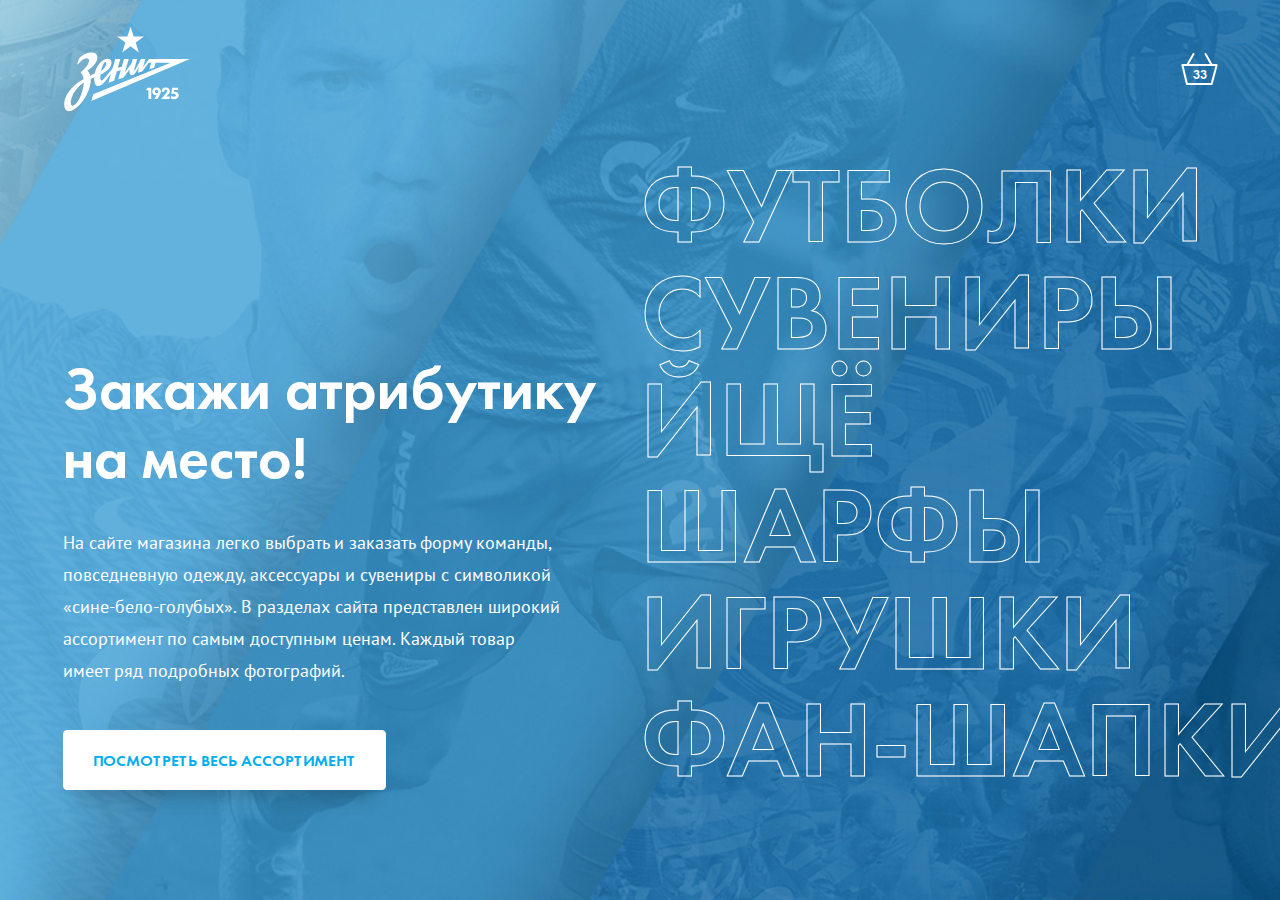
==== commit 7a4877e0: "ext menu & cart number" ====
--- a/index.html
+++ b/index.html
@@ -37,7 +37,7 @@
                 </div>
                 <!-- /.intro__content -->
                 <div class="intro__menu">
-                    <nav class="menu">
+                    <nav class="menu menu__expanded">
                         <ul class="menu__list">
                             <li class="menu__item">
                                 <a class="menu__link" href="catalog.html">
@@ -54,7 +54,7 @@
                             <li class="menu__item">
                                 <a class="menu__link" href="catalog.html">
                                     <span class="menu__arrow"></span>
-                                    <span class="menu__text">Флаги</span>
+                                    <span class="menu__text">Йщё</span>
                                 </a>
                             </li>
                             <li class="menu__item">
@@ -93,7 +93,7 @@
         <!-- /.container -->
         <header class="header page__header">
             <div class="container">
-                <a href="#" class="header__toggle" id="header__toggle">
+                <a href="menu.html" class="header__toggle" id="header__toggle">
                     <span class="header__toggle__icon">
                         <span class="header__toggle__line header__toggle__line1"></span>
                         <span class="header__toggle__line header__toggle__line2"></span>
@@ -111,7 +111,9 @@
         <!-- /.header page__header -->
         <aside class="sidebar page__sidebar">
             <a href="cart.html" class="cart__toggle">
-                <span class="cart_icon"></span>
+                <span class="cart_icon">
+                    <span class="cart__icon__number">33</span>
+                </span>
             </a>
         </aside>
     </div>
@@ -143,7 +145,7 @@
                     <a class="modal__menu__link" href="catalog.html"><span class="modal_menu__arrow"></span>Фан-шапки</a>
                 </li>
                 <li class="modal__menu__item">
-                    <a class="modal__menu__link" href="catalog.html">Статус заказа</a>
+                    <a class="modal__menu__link" href="status.html">Статус заказа</a>
                 </li>
             </ul>
             <!-- /.modal_menu -->
@@ -154,6 +156,8 @@
     <script src="js/modernizr.js"></script>
     <script src="js/classie.js"></script>
     <script src="js/dialog.js"></script>
+    <script src="js/readmore.js"></script>
+    <script src="js/masker.js"></script>
     <script src="js/app.js"></script>
 </body>
 </html>
--- a/css/style.css
+++ b/css/style.css
@@ -713,6 +713,8 @@
   padding-bottom: 24px;
 }
 
+.status__close,
+.product__close,
 .header__close__icon,
 .feedback__close,
 .modal__close {
@@ -729,7 +731,11 @@
   transform: rotate(45deg);
 }
 
-.header__close__icon:after, .header__close__icon:before,
+.status__close:after, .status__close:before,
+.product__close:after,
+.product__close:before,
+.header__close__icon:after,
+.header__close__icon:before,
 .feedback__close:after,
 .feedback__close:before,
 .modal__close:after,
@@ -745,6 +751,8 @@
   background: #333333;
 }
 
+.status__close:after,
+.product__close:after,
 .header__close__icon:after,
 .feedback__close:after,
 .modal__close:after {
@@ -754,9 +762,15 @@
   margin-top: -1px;
 }
 
+.status__close,
 .feedback__close {
   top: 56px;
   right: 56px;
+}
+
+.product__close {
+  top: -115px;
+  right: -10px;
 }
 
 .header__close__icon {
@@ -831,6 +845,10 @@
   -webkit-overflow-scrolling: touch;
 }
 
+.modal__menu__wrap {
+  padding-top: 80px;
+}
+
 .dialog__content__full {
   background: #00aeef;
   position: absolute;
@@ -937,12 +955,48 @@
   background: #00aeef;
 }
 
+.page__header__gray {
+  background-color: #f6f8fa;
+}
+
+.page__header__gray .logo__white {
+  opacity: 0;
+}
+
+.page__header__gray .logo__blue {
+  opacity: 1;
+}
+
+.page__header__gray .header__close__icon {
+  right: auto;
+  left: 22px;
+  top: 32px;
+}
+
+.page__header__gray .header__close__icon:before {
+  width: 2px;
+  border-radius: 1px;
+}
+
+.page__header__gray .header__close__icon:after {
+  height: 2px;
+  border-radius: 1px;
+}
+
+.page__header__gray .header__close__icon:before, .page__header__gray .header__close__icon:after {
+  background-color: #333;
+}
+
 .no-js .page__header {
   position: absolute;
 }
 
 .page_header_fixed .page__header {
   background-color: #00aeef;
+}
+
+.page_header_fixed .page__header__gray {
+  background-color: #f6f8fa;
 }
 
 .header__toggle {
@@ -1188,7 +1242,7 @@
 }
 
 .block__404__navigation {
-  max-width: 270px;
+  max-width: 272px;
   margin: 0 auto;
 }
 
@@ -1384,7 +1438,7 @@
 .cart__empty__navigation .button {
   display: block;
   width: 100%;
-  max-width: 270px;
+  max-width: 272px;
   margin: 0 auto;
 }
 
@@ -1541,6 +1595,29 @@
   color: #333333;
 }
 
+.quantity__big .button__quantity__plus,
+.quantity__big .button__quantity__minus {
+  width: 44px;
+  height: 44px;
+}
+
+.quantity__big .button__quantity__plus:before,
+.quantity__big .button__quantity__minus:before {
+  width: 16px;
+  margin-left: -8px;
+}
+
+.quantity__big .button__quantity__plus:after {
+  margin-top: -8px;
+  height: 16px;
+}
+
+.quantity__big input.input__quantity {
+  font-size: 20px;
+  width: 68px;
+  height: 44px;
+}
+
 .cart__item__price {
   color: #009ee1;
   font-size: 20px;
@@ -1575,14 +1652,14 @@
 .cart__navigation .button {
   display: block;
   width: 100%;
-  max-width: 270px;
+  max-width: 272px;
   margin: 0 auto;
 }
 
 .cart__back_inline {
   display: block;
   width: 100%;
-  max-width: 270px;
+  max-width: 272px;
   margin: 0 auto;
   text-align: center;
   font-family: "FuturaDemiC", Helvetica, Arial, sans-serif;
@@ -1745,7 +1822,7 @@
 }
 
 .form__navigation .button {
-  max-width: 270px;
+  max-width: 272px;
   display: block;
   margin: 0 auto;
   width: 100%;
@@ -1943,6 +2020,547 @@
   color: #00aeef;
 }
 
+.page__product {
+  background: #f6f8fa;
+}
+
+.page__product__gallery {
+  background: #ffffff;
+}
+
+.gallery {
+  padding: 96px 24px 40px;
+  max-width: 460px;
+  margin: 0 auto;
+}
+
+.page__product__content {
+  background: #f6f8fa;
+  padding: 0 24px;
+}
+
+.page__product__inner {
+  margin: 0 auto;
+  max-width: 478px;
+}
+
+.gallery__photos {
+  margin-bottom: 20px;
+}
+
+.gallery__photo {
+  display: none;
+}
+
+.gallery__photo img {
+  display: block;
+  width: 100%;
+  height: auto;
+  margin: 0 auto;
+}
+
+.gallery__photo.active {
+  display: block;
+}
+
+.gallery__thumbs__list {
+  display: -webkit-box;
+  display: -webkit-flex;
+  display: -ms-flexbox;
+  display: flex;
+  -webkit-flex-wrap: wrap;
+  -ms-flex-wrap: wrap;
+  flex-wrap: wrap;
+  -webkit-box-pack: center;
+  -webkit-justify-content: center;
+  -ms-flex-pack: center;
+  justify-content: center;
+}
+
+.gallery__thumbs__item {
+  margin: 0 1px;
+}
+
+.gallery__thumbs__item.active .gallery__thumbs__link {
+  border-color: #00aeef;
+}
+
+.gallery__thumbs__link {
+  display: block;
+  height: 54px;
+  width: 54px;
+  padding: 4px;
+  border: 3px solid #ffffff;
+  background-size: 85%;
+  background-repeat: no-repeat;
+  background-position: 50% 50%;
+}
+
+.product__header {
+  padding-top: 25px;
+}
+
+.product__title {
+  font-size: 22px;
+  line-height: 1.46;
+  font-family: "FuturaDemiC", Helvetica, Arial, sans-serif;
+  padding-bottom: 5px;
+}
+
+.product__title h1 {
+  font-size: 100%;
+  font-weight: normal;
+  font-family: "FuturaDemiC", Helvetica, Arial, sans-serif;
+}
+
+.product__price {
+  color: #00aeef;
+  font-size: 22px;
+  line-height: 1.46;
+  font-family: "FuturaDemiC", Helvetica, Arial, sans-serif;
+  padding-bottom: 21px;
+}
+
+.product__article {
+  color: #999999;
+  font-size: 16px;
+  line-height: 1.75;
+}
+
+.product__description {
+  color: #999999;
+  font-size: 16px;
+  line-height: 1.75;
+  margin-bottom: 32px;
+}
+
+.product__size__title,
+.product__quantity__title {
+  text-transform: uppercase;
+  font-size: 16px;
+  line-height: 2;
+  font-family: "FuturaDemiC", Helvetica, Arial, sans-serif;
+  margin-bottom: 13px;
+}
+
+.size__list {
+  max-width: 272px;
+  display: -webkit-box;
+  display: -webkit-flex;
+  display: -ms-flexbox;
+  display: flex;
+  -webkit-flex-wrap: wrap;
+  -ms-flex-wrap: wrap;
+  flex-wrap: wrap;
+}
+
+.size__list li {
+  margin-right: 16px;
+  margin-bottom: 15px;
+}
+
+.size__list .radio input:checked + label {
+  color: #ffffff;
+  background-color: #00aeef;
+}
+
+.size__list .radio label {
+  cursor: pointer;
+  -webkit-transition: color 0.15s cubic-bezier(0.4, 0, 0.2, 1), background-color 0.15s cubic-bezier(0.4, 0, 0.2, 1), border-color 0.15s cubic-bezier(0.4, 0, 0.2, 1);
+  -o-transition: color 0.15s cubic-bezier(0.4, 0, 0.2, 1), background-color 0.15s cubic-bezier(0.4, 0, 0.2, 1), border-color 0.15s cubic-bezier(0.4, 0, 0.2, 1);
+  transition: color 0.15s cubic-bezier(0.4, 0, 0.2, 1), background-color 0.15s cubic-bezier(0.4, 0, 0.2, 1), border-color 0.15s cubic-bezier(0.4, 0, 0.2, 1);
+  padding: 8px 11px 6px;
+  min-width: 44px;
+  text-align: center;
+  background: #eceef3;
+  border-radius: 3px;
+  font-size: 20px;
+  color: #333333;
+  font-family: "FuturaDemiC", Helvetica, Arial, sans-serif;
+  line-height: 1.5;
+}
+
+.size__list .radio label:before, .size__list .radio label:after {
+  display: none;
+}
+
+.product__size__content {
+  margin-bottom: 24px;
+}
+
+.product__quantity__content {
+  padding-top: 5px;
+  margin-bottom: 63px;
+}
+
+.product__navigation {
+  padding-bottom: 50px;
+}
+
+.product__navigation .button {
+  min-width: 272px;
+}
+
+.button__icon__cart {
+  display: inline-block;
+  position: relative;
+  padding-left: 39px;
+  background-image: url([data-uri]);
+  background-repeat: no-repeat;
+  background-position: 0 0;
+  background-size: 23px 20px;
+}
+
+.product__thumb {
+  position: absolute;
+  left: 50%;
+  top: 50%;
+  width: 68px;
+  margin-left: -34px;
+  margin-top: -35px;
+}
+
+.product__thumb:hover .product__thumb__photo {
+  opacity: 1;
+}
+
+.product__thumb:hover .product__thumb__arrow {
+  background-image: url([data-uri]);
+}
+
+.product__thumb__photo {
+  width: 68px;
+  height: 68px;
+  border-radius: 50%;
+  overflow: hidden;
+  display: block;
+  opacity: 0.5;
+  -webkit-transition: opacity 0.15s cubic-bezier(0.4, 0, 0.2, 1);
+  -o-transition: opacity 0.15s cubic-bezier(0.4, 0, 0.2, 1);
+  transition: opacity 0.15s cubic-bezier(0.4, 0, 0.2, 1);
+  background-position: 50% 50%;
+  background-repeat: no-repeat;
+  background-size: 125%;
+  margin-bottom: 16px;
+}
+
+.product__thumb__arrow {
+  display: block;
+  margin: 0 auto;
+  width: 25px;
+  height: 25px;
+  background: url([data-uri]) no-repeat 50% 50%;
+  background-size: 21.41px 18.54px;
+  -webkit-transition: all 0.15s cubic-bezier(0.4, 0, 0.2, 1);
+  -o-transition: all 0.15s cubic-bezier(0.4, 0, 0.2, 1);
+  transition: all 0.15s cubic-bezier(0.4, 0, 0.2, 1);
+}
+
+.product__thumb__next .product__thumb__arrow {
+  -webkit-transform: rotate(180deg);
+  -ms-transform: rotate(180deg);
+  transform: rotate(180deg);
+}
+
+.page__status {
+  background: #ffffff;
+}
+
+.status__wrap {
+  max-width: 478px;
+  margin: 0 auto;
+}
+
+.status__content {
+  padding: 105px 24px 23px;
+  background: #f6f8fa;
+}
+
+.status__title {
+  font-family: "FuturaDemiC", Helvetica, Arial, sans-serif;
+  font-size: 28px;
+  line-height: 1.2;
+  padding-bottom: 18px;
+}
+
+.status__title h1 {
+  font-family: "FuturaDemiC", Helvetica, Arial, sans-serif;
+  font-weight: normal;
+  font-size: 100%;
+}
+
+.status__title br {
+  display: none;
+}
+
+.status__subtitle {
+  max-width: 80%;
+  font-size: 16px;
+  line-height: 1.625;
+  padding-bottom: 14px;
+}
+
+.status__timer {
+  font-size: 40px;
+  line-height: 1;
+  font-family: "FuturaDemiC", Helvetica, Arial, sans-serif;
+  color: #00aeef;
+  padding-bottom: 42px;
+}
+
+.status__pace {
+  display: none;
+}
+
+.status__note {
+  font-size: 16px;
+  line-height: 1.625;
+}
+
+.status__note a {
+  font-weight: bold;
+}
+
+.status__disabled {
+  display: none;
+}
+
+.status__content__navigation {
+  display: none;
+}
+
+.status__order {
+  padding: 25px 0;
+  max-width: 478px;
+  margin: 0 auto;
+}
+
+.order__place {
+  padding: 0 24px;
+  font-size: 16px;
+  line-height: 1.625;
+  padding-bottom: 22px;
+}
+
+.order__panel {
+  display: none;
+  padding: 5px 24px 0px;
+  border-bottom: 1px solid #eceef3;
+}
+
+.order__panel__open .order__panel {
+  display: block;
+}
+
+.order__panel__open .order__toggle {
+  border-bottom-color: transparent;
+}
+
+.order__panel__open .order__toggle:before {
+  -webkit-transform: rotate(180deg);
+  -ms-transform: rotate(180deg);
+  transform: rotate(180deg);
+}
+
+.order__toggle {
+  border-top: 1px solid #eceef3;
+  border-bottom: 1px solid #eceef3;
+  display: block;
+  padding: 18px 34px 18px 24px;
+  font-size: 16px;
+  position: relative;
+  font-family: "FuturaDemiC", Helvetica, Arial, sans-serif;
+  color: #333333;
+  text-transform: uppercase;
+}
+
+.order__toggle:before {
+  content: "";
+  position: absolute;
+  top: 50%;
+  margin-top: -7px;
+  right: 26px;
+  width: 14px;
+  height: 14px;
+  background: url([data-uri]) no-repeat 50% 50%;
+  background-size: 14px 10px;
+  -webkit-transition: -webkit-transform 0.15s cubic-bezier(0.4, 0, 0.2, 1);
+  transition: -webkit-transform 0.15s cubic-bezier(0.4, 0, 0.2, 1);
+  -o-transition: transform 0.15s cubic-bezier(0.4, 0, 0.2, 1);
+  transition: transform 0.15s cubic-bezier(0.4, 0, 0.2, 1);
+  transition: transform 0.15s cubic-bezier(0.4, 0, 0.2, 1), -webkit-transform 0.15s cubic-bezier(0.4, 0, 0.2, 1);
+}
+
+.order__meta__column {
+  font-size: 16px;
+  line-height: 1.625;
+  margin-bottom: 26px;
+}
+
+.order__meta__title {
+  font-weight: bold;
+  text-transform: uppercase;
+  padding-bottom: 9px;
+}
+
+.order__products__title {
+  font-size: 16px;
+  line-height: 1.625;
+  font-weight: bold;
+  text-transform: uppercase;
+}
+
+.order__product {
+  display: -webkit-box;
+  display: -webkit-flex;
+  display: -ms-flexbox;
+  display: flex;
+  border-bottom: 1px solid #eceef3;
+  padding-bottom: 34px;
+  padding-top: 24px;
+  margin-bottom: 14px;
+}
+
+.order__product__photo {
+  -webkit-box-flex: 0;
+  -webkit-flex: 0 0 92px;
+  -ms-flex: 0 0 92px;
+  flex: 0 0 92px;
+  max-width: 92px;
+  padding-top: 5px;
+}
+
+.order__product__photo img {
+  display: block;
+  width: 100%;
+  height: auto;
+}
+
+.order__product__content {
+  -webkit-box-flex: 1;
+  -webkit-flex-grow: 1;
+  -ms-flex-positive: 1;
+  flex-grow: 1;
+  padding-left: 23px;
+}
+
+.order__product__title {
+  font-size: 16px;
+  line-height: 1.625;
+}
+
+.order__product__title a {
+  color: #333333;
+}
+
+.order__product__article {
+  color: #999999;
+  font-size: 13px;
+  padding-top: 2px;
+  padding-bottom: 2px;
+}
+
+.order__product__quantity {
+  font-size: 16px;
+  line-height: 1.625;
+  margin-bottom: 12px;
+}
+
+.order__product__price__inline {
+  font-size: 20px;
+  line-height: 1.2;
+  font-family: "FuturaDemiC", Helvetica, Arial, sans-serif;
+}
+
+.order__product__price {
+  display: none;
+}
+
+.order__total {
+  display: -webkit-box;
+  display: -webkit-flex;
+  display: -ms-flexbox;
+  display: flex;
+  font-size: 20px;
+  line-height: 1.3;
+  font-family: "FuturaDemiC", Helvetica, Arial, sans-serif;
+  padding-top: 5px;
+  padding-bottom: 34px;
+}
+
+.order__total__title {
+  -webkit-box-flex: 0;
+  -webkit-flex: 0 0 50%;
+  -ms-flex: 0 0 50%;
+  flex: 0 0 50%;
+  max-width: 50%;
+}
+
+.order__total__price {
+  -webkit-box-flex: 0;
+  -webkit-flex: 0 0 50%;
+  -ms-flex: 0 0 50%;
+  flex: 0 0 50%;
+  max-width: 50%;
+  text-align: right;
+  color: #009ee1;
+}
+
+.order__navigation {
+  padding-top: 35px;
+  padding-bottom: 20px;
+}
+
+.order__navigation .button {
+  display: block;
+  max-width: 272px;
+  margin: 0 auto;
+}
+
+.status__disabled__note {
+  font-size: 20px;
+  line-height: 1.4;
+  font-family: "FuturaDemiC", Helvetica, Arial, sans-serif;
+  padding-top: 6px;
+  padding-bottom: 14px;
+}
+
+.status__disabled__note a {
+  white-space: nowrap;
+  display: inline-block;
+}
+
+.order__navigation__disabled {
+  display: none;
+}
+
+.order__navigation__disabled .button {
+  margin-bottom: 30px;
+}
+
+.page__status__disabled .order__toggle {
+  border-top-color: transparent;
+}
+
+.page__status__disabled .status__order {
+  padding-top: 0;
+}
+
+.page__status__disabled .order__place,
+.page__status__disabled .order__navigation__default,
+.page__status__disabled .status__default {
+  display: none;
+}
+
+.page__status__disabled .order__navigation__disabled,
+.page__status__disabled .status__disabled {
+  display: block;
+}
+
+.page__status__none .status {
+  opacity: 0;
+}
+
 .no-js .page__sidebar {
   position: absolute;
 }
@@ -1980,6 +2598,27 @@
   background-repeat: no-repeat;
   background-position: 0 0;
   background-size: 28px 25px;
+}
+
+.cart_icon__disabled {
+  background-image: url([data-uri]) !important;
+}
+
+.cart__icon__number {
+  color: #ffffff;
+  font-family: "FuturaDemiC", Helvetica, Arial, sans-serif;
+  padding-top: 10px;
+  font-size: 10px;
+  text-align: center;
+  display: block;
+}
+
+.cart_icon__disabled .cart__icon__number {
+  color: #333;
+}
+
+.page__product .cart_icon {
+  background-image: url([data-uri]);
 }
 
 /* home */
@@ -2086,7 +2725,7 @@
 }
 
 /* responsive */
-@media (min-width: 640px) and (max-width: 1199px) {
+@media (min-width: 640px) and (max-width: 1239px) {
   .page__home {
     background-image: url("../images/home-tablet.jpg");
     background-position: 50% 0;
@@ -2269,7 +2908,7 @@
     margin-left: auto;
     margin-right: auto;
     line-height: 1.5;
-    min-height: 0;
+    min-height: 48px;
   }
   .catalog__item__price {
     padding-top: 14px;
@@ -2284,9 +2923,97 @@
     left: -24px;
     width: 24px;
   }
-}
-
-@media (min-width: 1200px) {
+  .gallery {
+    padding-top: 128px;
+    padding-bottom: 48px;
+  }
+  .gallery__photos {
+    margin-bottom: 30px;
+  }
+  .product__navigation {
+    text-align: center;
+  }
+  .product__header {
+    display: -webkit-box;
+    display: -webkit-flex;
+    display: -ms-flexbox;
+    display: flex;
+    -webkit-flex-wrap: wrap;
+    -ms-flex-wrap: wrap;
+    flex-wrap: wrap;
+  }
+  .product__title {
+    -webkit-box-flex: 0;
+    -webkit-flex: 0 0 70%;
+    -ms-flex: 0 0 70%;
+    flex: 0 0 70%;
+    max-width: 70%;
+    padding-bottom: 19px;
+  }
+  .product__price {
+    -webkit-box-flex: 0;
+    -webkit-flex: 0 0 30%;
+    -ms-flex: 0 0 30%;
+    flex: 0 0 30%;
+    max-width: 30%;
+    text-align: right;
+    padding-bottom: 19px;
+  }
+  .product__article {
+    -webkit-box-flex: 0;
+    -webkit-flex: 0 0 100%;
+    -ms-flex: 0 0 100%;
+    flex: 0 0 100%;
+    max-width: 100%;
+  }
+  .product__quantity__content {
+    padding-top: 0px;
+    margin-bottom: 58px;
+  }
+  .product__header {
+    padding-top: 41px;
+  }
+  .order__place {
+    padding-left: 0;
+    padding-right: 0;
+    max-width: 240px;
+  }
+  .status__content {
+    padding-top: 146px;
+    padding-bottom: 58px;
+  }
+  .status__title {
+    padding-bottom: 41px;
+  }
+  .status__timer {
+    padding-bottom: 78px;
+  }
+  .status__order {
+    padding-top: 40px;
+  }
+  .order__navigation {
+    padding-top: 55px;
+  }
+  .status__title br {
+    display: block;
+  }
+  .page__status__disabled .status__order {
+    padding-top: 36px;
+  }
+  .page__status__disabled .order__toggle {
+    border-top-color: #eceef3;
+  }
+  .status__disabled__note {
+    padding-top: 0;
+    padding-bottom: 24px;
+    max-width: 400px;
+  }
+  .status__disabled__note br {
+    display: none;
+  }
+}
+
+@media (min-width: 1240px) {
   #menu__modal {
     display: none !important;
   }
@@ -2344,12 +3071,20 @@
   }
   .menu__link {
     font-size: 8.35vw;
-    line-height: 0.875;
+    line-height: 1;
   }
   .button__intro__navigation {
     max-width: none;
     width: auto;
     display: inline-block;
+  }
+  .cart__icon__number {
+    font-size: 13px;
+    padding-top: 12px;
+  }
+  .page__menu .cart__icon__number {
+    font-size: 10px;
+    padding-top: 10px;
   }
   .page__home .page__header {
     background: transparent;
@@ -2656,27 +3391,40 @@
   }
   .catalog__item {
     -webkit-box-flex: 0;
-    -webkit-flex: 0 0 25%;
-    -ms-flex: 0 0 25%;
-    flex: 0 0 25%;
-    max-width: 25%;
-  }
+    -webkit-flex: 0 0 33.333333%;
+    -ms-flex: 0 0 33.333333%;
+    flex: 0 0 33.333333%;
+    max-width: 33.333333%;
+  }
+  .page__product .page__header,
   .page__catalog .page__header {
     height: 100%;
     width: 120px;
   }
+  .page__product .page__header .container,
   .page__catalog .page__header .container {
     padding: 0;
   }
+  .page__product .page__sidebar,
   .page__catalog .page__sidebar {
     width: 120px;
     background: #ffffff;
     height: 100%;
   }
+  .page__product .cart__toggle,
   .page__catalog .cart__toggle {
     width: 120px;
     height: 120px;
   }
+  .page__product .cart__icon__number,
+  .page__catalog .cart__icon__number {
+    color: #009ee1;
+  }
+  .page__product .cart_icon__disabled .cart__icon__number,
+  .page__catalog .cart_icon__disabled .cart__icon__number {
+    color: #333;
+  }
+  .page__product .cart_icon,
   .page__catalog .cart_icon {
     right: 41px;
     top: 53px;
@@ -2685,16 +3433,20 @@
     height: 32px;
     background-size: 37px 32px;
   }
+  .page__product .cart_icon__text,
   .page__catalog .cart_icon__text {
     display: block;
   }
+  .page__product .header__toggle,
   .page__catalog .header__toggle {
     display: none;
   }
+  .page__product .logo,
   .page__catalog .logo {
     margin-top: 22px;
     left: -5px;
   }
+  .page__product .logo__item,
   .page__catalog .logo__item {
     width: 78px;
     height: 53px;
@@ -2772,7 +3524,8 @@
     max-width: 100%;
     min-height: 0;
     color: #333333;
-    min-height: 48px;
+    min-height: 72px;
+    padding-bottom: 24px;
     -webkit-transition: color 0.15s cubic-bezier(0.4, 0, 0.2, 1);
     -o-transition: color 0.15s cubic-bezier(0.4, 0, 0.2, 1);
     transition: color 0.15s cubic-bezier(0.4, 0, 0.2, 1);
@@ -2817,6 +3570,320 @@
   .catalog__menu__link .textwrap {
     white-space: nowrap;
   }
+  .page__product__columns {
+    margin-left: 120px;
+    margin-right: 120px;
+    display: -webkit-box;
+    display: -webkit-flex;
+    display: -ms-flexbox;
+    display: flex;
+    min-height: 100vh;
+  }
+  .page__product__gallery {
+    -webkit-box-flex: 0;
+    -webkit-flex: 0 0 42.85%;
+    -ms-flex: 0 0 42.85%;
+    flex: 0 0 42.85%;
+    max-width: 42.85%;
+  }
+  .page__product__content {
+    padding-top: 169px;
+    -webkit-box-flex: 0;
+    -webkit-flex: 0 0 57.15%;
+    -ms-flex: 0 0 57.15%;
+    flex: 0 0 57.15%;
+    max-width: 57.15%;
+    padding-bottom: 150px;
+  }
+  .page__product .page__header {
+    background: #ffffff !important;
+  }
+  .gallery {
+    padding-top: 240px;
+    padding-left: 24px;
+    max-width: 672px;
+    padding-right: 148px;
+    padding-bottom: 200px;
+  }
+  .gallery__photos {
+    margin-bottom: 48px;
+  }
+  .gallery__thumbs__link {
+    width: 88px;
+    height: 88px;
+    border-width: 4px;
+  }
+  .gallery__thumbs__item {
+    margin: 0 4px;
+  }
+  .page__product__inner {
+    max-width: 827px;
+    padding-left: 62px;
+    position: relative;
+  }
+  .product__title {
+    font-size: 48px;
+    line-height: 1.25;
+    -webkit-box-flex: 0;
+    -webkit-flex: 0 0 70%;
+    -ms-flex: 0 0 70%;
+    flex: 0 0 70%;
+    max-width: 70%;
+  }
+  .product__title h1 {
+    margin-left: -3px;
+  }
+  .product__header {
+    display: -webkit-box;
+    display: -webkit-flex;
+    display: -ms-flexbox;
+    display: flex;
+    -webkit-flex-wrap: wrap;
+    -ms-flex-wrap: wrap;
+    flex-wrap: wrap;
+  }
+  .product__article {
+    padding-top: 23px;
+    font-size: 18px;
+    text-align: right;
+    -webkit-box-flex: 0;
+    -webkit-flex: 0 0 30%;
+    -ms-flex: 0 0 30%;
+    flex: 0 0 30%;
+    max-width: 30%;
+  }
+  .product__price {
+    padding-top: 1px;
+    -webkit-box-flex: 0;
+    -webkit-flex: 0 0 100%;
+    -ms-flex: 0 0 100%;
+    flex: 0 0 100%;
+    max-width: 100%;
+    -webkit-box-ordinal-group: 101;
+    -webkit-order: 100;
+    -ms-flex-order: 100;
+    order: 100;
+    font-size: 30px;
+    padding-bottom: 44px;
+  }
+  .product__price__num {
+    display: inline-block;
+    font-size: 48px;
+  }
+  .product__description {
+    max-width: 620px;
+    margin-bottom: 52px;
+  }
+  .product__quantity,
+  .product__size {
+    display: -webkit-box;
+    display: -webkit-flex;
+    display: -ms-flexbox;
+    display: flex;
+  }
+  .product__quantity__title,
+  .product__size__title {
+    -webkit-box-flex: 0;
+    -webkit-flex: 0 0 155px;
+    -ms-flex: 0 0 155px;
+    flex: 0 0 155px;
+    max-width: 155px;
+    padding-top: 7px;
+  }
+  .product__quantity__title {
+    padding-top: 16px;
+  }
+  .product__quantity__content,
+  .product__size__content {
+    -webkit-box-flex: 1;
+    -webkit-flex-grow: 1;
+    -ms-flex-positive: 1;
+    flex-grow: 1;
+    margin-bottom: 0;
+    padding-bottom: 17px;
+  }
+  .size__list {
+    max-width: 100%;
+  }
+  .product__navigation {
+    padding-top: 51px;
+  }
+  .size__list .radio label {
+    background-color: transparent;
+  }
+  .size__list .radio label:hover {
+    background-color: #eceef3;
+  }
+  .quantity__big .button__quantity__plus,
+  .quantity__big .button__quantity__minus {
+    background: transparent;
+  }
+  .quantity__big .button__quantity__plus:hover,
+  .quantity__big .button__quantity__minus:hover {
+    background: #eceef3;
+  }
+  .quantity__big .button__quantity__disabled {
+    background: transparent !important;
+  }
+  .page__status {
+    background: transparent;
+    padding: 69px 128px;
+  }
+  .page__status .page__header,
+  .page__status .page__sidebar {
+    display: none;
+  }
+  .status {
+    display: -webkit-box;
+    display: -webkit-flex;
+    display: -ms-flexbox;
+    display: flex;
+    max-width: 1664px;
+    margin: 0 auto;
+  }
+  .status__content {
+    padding-top: 111px;
+    padding-bottom: 167px;
+    -webkit-box-flex: 0;
+    -webkit-flex: 0 0 49.7%;
+    -ms-flex: 0 0 49.7%;
+    flex: 0 0 49.7%;
+    max-width: 49.7%;
+  }
+  .status__order {
+    position: relative;
+    -webkit-box-flex: 0;
+    -webkit-flex: 0 0 50.3%;
+    -ms-flex: 0 0 50.3%;
+    flex: 0 0 50.3%;
+    max-width: 50.3%;
+    background: #ffffff;
+    padding-top: 163px !important;
+    padding-bottom: 183px !important;
+  }
+  .order__meta__title {
+    margin-bottom: 10px;
+  }
+  .order__product__price__inline,
+  .order__total,
+  .order__place,
+  .order__toggle,
+  .order__navigation {
+    display: none !important;
+  }
+  .order__panel {
+    border-bottom: 0;
+    display: block;
+    margin: 0 auto;
+    max-width: 599px;
+  }
+  .order__meta__columns {
+    display: -webkit-box;
+    display: -webkit-flex;
+    display: -ms-flexbox;
+    display: flex;
+    padding-bottom: 52px;
+  }
+  .order__meta__column {
+    -webkit-box-flex: 0;
+    -webkit-flex: 0 0 50%;
+    -ms-flex: 0 0 50%;
+    flex: 0 0 50%;
+    max-width: 50%;
+  }
+  .order__product__price {
+    display: block;
+    font-family: "FuturaDemiC", Helvetica, Arial, sans-serif;
+    font-size: 20px;
+    white-space: nowrap;
+    text-align: right;
+  }
+  .order__product {
+    -webkit-box-align: center;
+    -webkit-align-items: center;
+    -ms-flex-align: center;
+    align-items: center;
+    padding-bottom: 22px;
+    margin-bottom: 9px;
+  }
+  .order__product:last-child {
+    border-bottom: 0;
+  }
+  .order__products__title {
+    display: none;
+  }
+  .order__products__title.desktop_only {
+    display: block;
+  }
+  .order__product__photo {
+    -webkit-box-flex: 0;
+    -webkit-flex: 0 0 86px;
+    -ms-flex: 0 0 86px;
+    flex: 0 0 86px;
+    max-width: 86px;
+  }
+  .order__product__quantity {
+    margin-bottom: 0;
+  }
+  .order__product__content {
+    padding-left: 43px;
+  }
+  .status__wrap {
+    max-width: 548px;
+  }
+  .status__title {
+    line-height: 1.14;
+    font-size: 60px;
+    padding-bottom: 50px;
+  }
+  .status__subtitle {
+    padding-bottom: 20px;
+  }
+  .status__pace {
+    padding-top: 17px;
+    display: block;
+    font-size: 16px;
+    line-height: 1.625;
+    max-width: 420px;
+    padding-bottom: 83px;
+  }
+  .status__note {
+    padding-bottom: 34px;
+  }
+  .status__content__navigation {
+    display: block;
+  }
+  .status__content__navigation .button {
+    display: inline-block;
+    min-width: 270px;
+  }
+  .status__disabled__note {
+    padding-top: 158px;
+    font-size: 36px;
+    line-height: 1.23;
+  }
+  .status__wrap.status__disabled .status__content__navigation {
+    padding-top: 45px;
+    margin-right: -24px;
+    margin-left: -24px;
+  }
+  .status__wrap.status__disabled .status__content__navigation .button {
+    display: inline-block;
+    margin: 0 0 24px 24px;
+  }
+}
+
+@media (min-width: 1600px) {
+  .catalog__item {
+    -webkit-box-flex: 0;
+    -webkit-flex: 0 0 25%;
+    -ms-flex: 0 0 25%;
+    flex: 0 0 25%;
+    max-width: 25%;
+  }
+  .catalog__item__title {
+    min-height: 48px;
+  }
 }
 
 /* retina */
